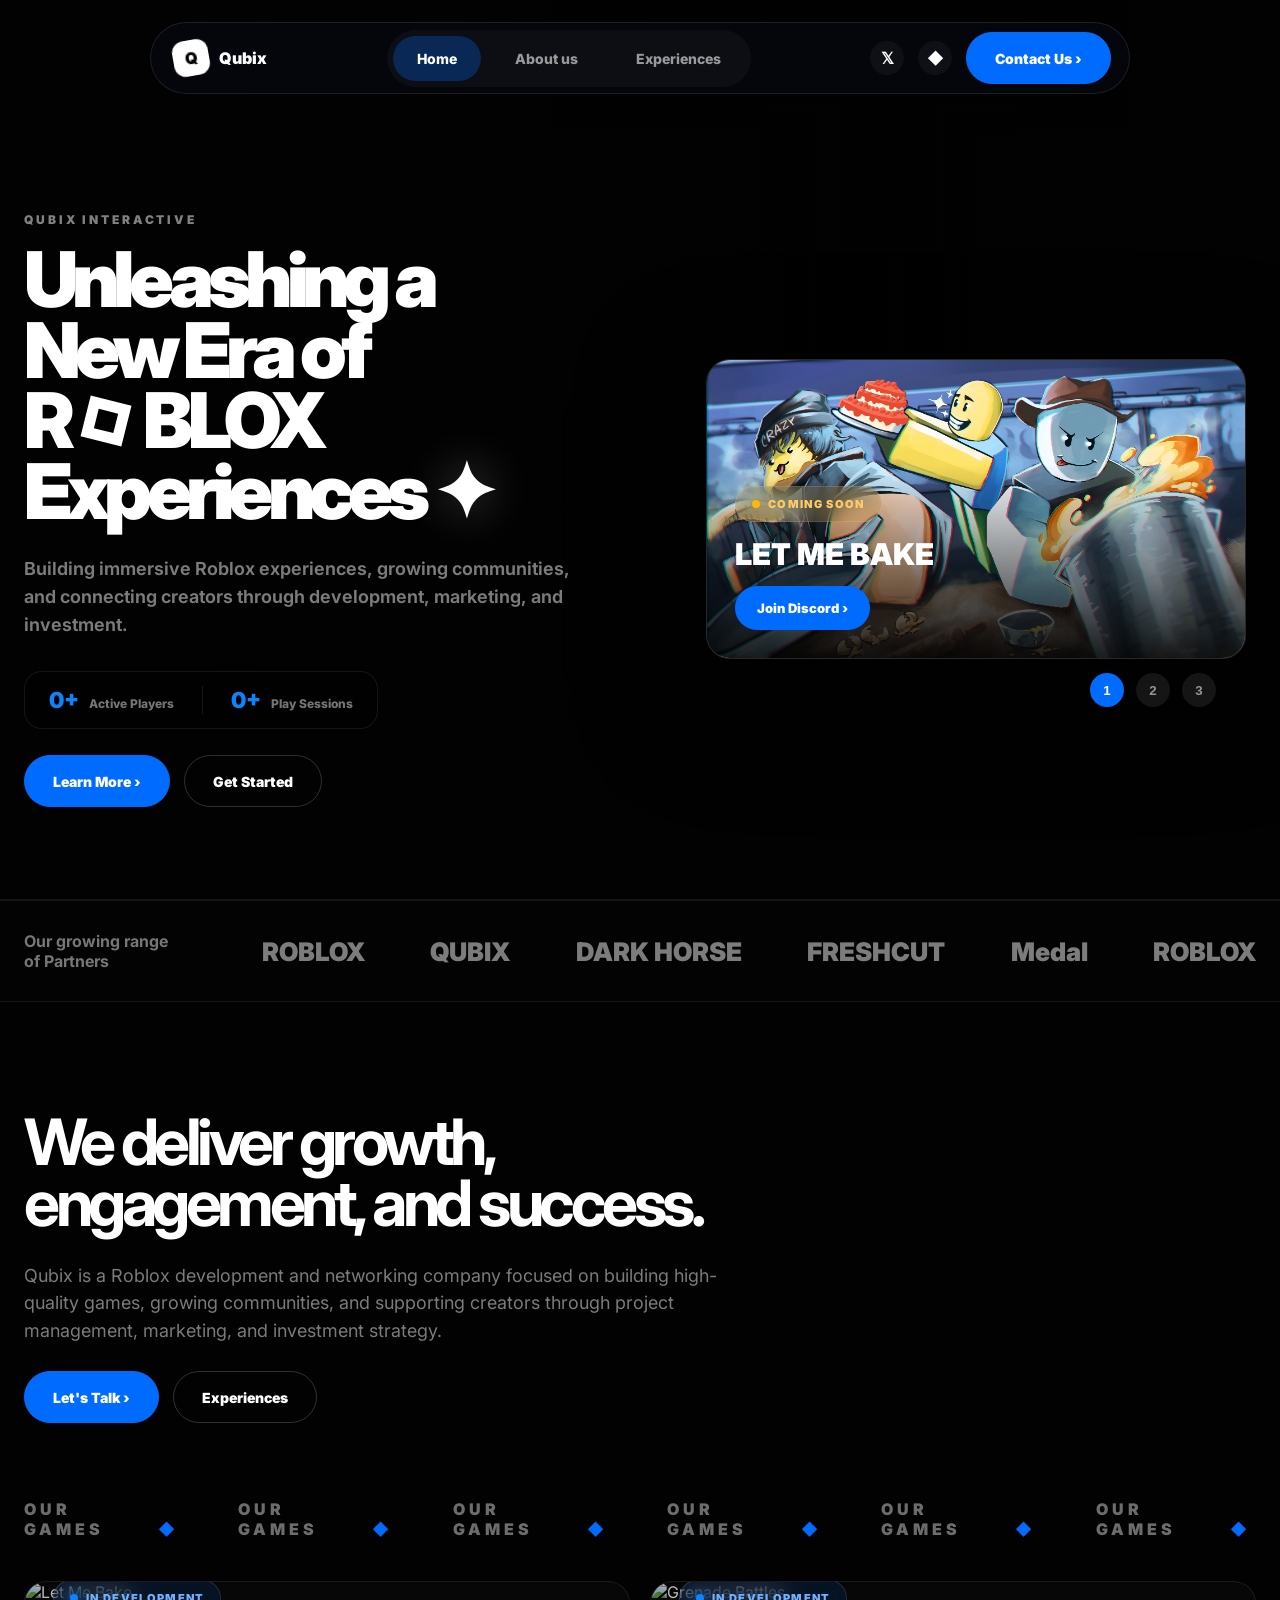
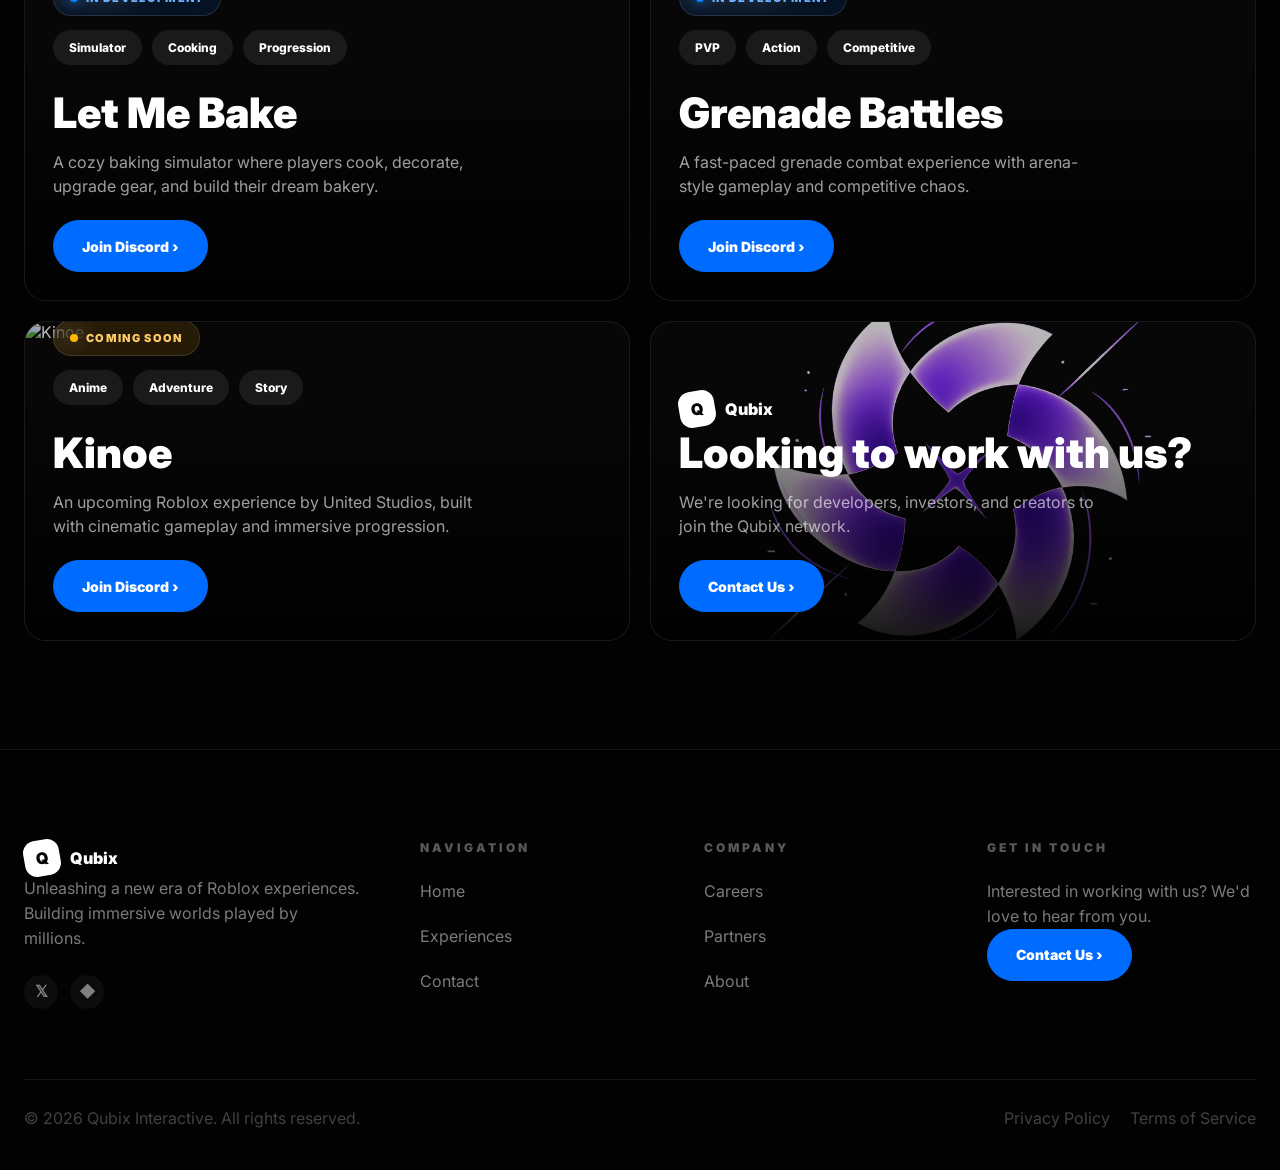
==== index.html @ 1447544c "Update index.html" ====
<!DOCTYPE html>
<html lang="en">
<head>
  <meta charset="UTF-8" />
  <meta name="viewport" content="width=device-width, initial-scale=1.0" />
  <title>Qubix Interactive</title>

  <link rel="preconnect" href="https://fonts.googleapis.com">
  <link rel="preconnect" href="https://fonts.gstatic.com" crossorigin>
  <link href="https://fonts.googleapis.com/css2?family=Inter:wght@500;600;700;800;900&display=swap" rel="stylesheet">
  <link rel="stylesheet" href="style.css">
</head>

<body>
  <nav class="nav">
    <a class="brand" href="#home">
      <div class="brand-mark">Q</div>
      <span>Qubix</span>
    </a>

    <div class="nav-links">
      <a class="active" href="#home">Home</a>
      <a href="#about">About us</a>
      <a href="game.html">Experiences</a>
    </div>

    <div class="nav-actions">
      <a class="icon-link" href="#">𝕏</a>
      <a class="icon-link" href="#">◆</a>
      <a class="btn btn-primary" href="#contact">Contact Us ›</a>
    </div>
  </nav>

  <main id="home" class="hero">
    <div class="container hero-content">

      <section class="hero-text">
        <div class="eyebrow">Qubix Interactive</div>

        <h1>
          Unleashing a<br>
          New Era of<br>
          <span class="roblox-word">R<span class="tilt-square"></span>BLOX</span><br>
          Experiences <span class="spark">✦</span>
        </h1>

        <p>
          Building immersive Roblox experiences, growing communities, and connecting creators through development, marketing, and investment.
        </p>

        <div class="hero-stats">
          <div class="stat-mini">
            <strong>0+</strong>
            <span>Active Players</span>
          </div>

          <div class="divider"></div>

          <div class="stat-mini">
            <strong>0+</strong>
            <span>Play Sessions</span>
          </div>
        </div>

        <div class="hero-buttons">
          <a class="btn btn-primary" href="#about">Learn More ›</a>
          <a class="btn btn-dark" href="#contact">Get Started</a>
        </div>
      </section>

      <section class="hero-showcase" aria-label="Featured games">

        <div class="slide active-slide">
          <img src="assets/letmebake.png" alt="Let Me Bake">

          <div class="game-info">
            <div class="project-status soon">COMING SOON</div>
            <h3>LET ME BAKE</h3>
          

            <a class="hero-discord-btn" href="https://discord.gg/YOURSERVER" target="_blank">
              Join Discord ›
            </a>
          </div>
        </div>


        <div class="slide active-slide">
          <img src="assets/animeauras.webp" alt="Anime Aurases">

          <div class="game-info">
            <div class="LIVE">LIVE</div>
            <h3>ANIME AURAS RNG</h3>
  
            <a class="hero-discord-btn" href="https://discord.gg/YOURSERVER" target="_blank">
              <a class="hero-roblox-btn" href="https://www.roblox.com/games/16752849492/Anime-Auras-RNG" target="_blank"></a>
              Join Discord ›
              Join Discord ›
            </a>
          </div>
        </div>

        <div class="slide">
          <img src="assets/grenade.png" alt="Grenade Battles">

          <div class="game-info">
            <div class="project-status development">IN DEVELOPMENT</div>
            <h3>GRENADE BATTLES</h3>
           

            <a class="hero-discord-btn" href="https://discord.gg/YOURSERVER" target="_blank">
              Join Discord ›
            </a>
          </div>
        </div>

        <div class="slide">
          <img src="assets/kinoe.png" alt="Demon Slayer">

          <div class="game-info">
            <div class="project-status development">IN DEVELOPMENT</div>
            <h3>KINOE</h3>
              <a class="hero-discord-btn" href="https://discord.gg/YOURSERVER" target="_blank">
                <a class="hero-roblox-btn" href="https://www.roblox.com/games/16752849492/Anime-Auras-RNG" target="_blank"></a>
              Join Discord ›
              
            </a>
          </div>
        </div>

        <div class="dots">
          <button class="dot active" type="button" onclick="setSlide(0)">1</button>
          <button class="dot" type="button" onclick="setSlide(1)">2</button>
          <button class="dot" type="button" onclick="setSlide(2)">3</button>
        </div>

      </section>
    </div>
  </main>

  <section class="partners">
    <div class="container partner-row">
      <div class="partner-title">Our growing range<br>of Partners</div>

      <div class="logos">
        <span>ROBLOX</span>
        <span>QUBIX</span>
        <span>DARK HORSE</span>
        <span>FRESHCUT</span>
        <span>Medal</span>
        <span>ROBLOX</span>
      </div>
    </div>
  </section>

  <section id="about" class="section">
    <div class="container">

      <div class="intro">
        <h2>We deliver growth, engagement, and success.</h2>

        <p>
          Qubix is a Roblox development and networking company focused on building high-quality games, growing communities, and supporting creators through project management, marketing, and investment strategy.
        </p>

        <div class="hero-buttons">
          <a class="btn btn-primary" href="#contact">Let's Talk ›</a>
          <a class="btn btn-dark" href="games.html">Experiences</a>
        </div>
      </div>

      <div class="ticker">
        <span>Our Games</span>
        <span>Our Games</span>
        <span>Our Games</span>
        <span>Our Games</span>
        <span>Our Games</span>
        <span>Our Games</span>
      </div>

      <div id="experiences" class="game-showcase-grid">

        <article class="showcase-game">
          <img src="assets/letmebake-banner.png" alt="Let Me Bake">

          <div class="showcase-content">
            <div class="project-status development">IN DEVELOPMENT</div>

            <div class="game-tags">
              <span>Simulator</span>
              <span>Cooking</span>
              <span>Progression</span>
            </div>

            <h3>Let Me Bake</h3>
            <p>A cozy baking simulator where players cook, decorate, upgrade gear, and build their dream bakery.</p>

            <a class="btn btn-primary" href="https://discord.gg/YOURSERVER" target="_blank">
              Join Discord ›
            </a>
          </div>
        </article>

        <article class="showcase-game">
          <img src="assets/grenade-banner.png" alt="Grenade Battles">

          <div class="showcase-content">
            <div class="project-status development">IN DEVELOPMENT</div>

            <div class="game-tags">
              <span>PVP</span>
              <span>Action</span>
              <span>Competitive</span>
            </div>

            <h3>Grenade Battles</h3>
            <p>A fast-paced grenade combat experience with arena-style gameplay and competitive chaos.</p>

            <a class="btn btn-primary" href="https://discord.gg/YOURSERVER" target="_blank">
              Join Discord ›
            </a>
          </div>
        </article>

        <article class="showcase-game">
          <img src="assets/kinoe-banner.png" alt="Kinoe">

          <div class="showcase-content">
            <div class="project-status soon">COMING SOON</div>

            <div class="game-tags">
              <span>Anime</span>
              <span>Adventure</span>
              <span>Story</span>
            </div>

            <h3>Kinoe</h3>
            <p>An upcoming Roblox experience by United Studios, built with cinematic gameplay and immersive progression.</p>

            <a class="btn btn-primary" href="https://discord.gg/YOURSERVER" target="_blank">
              Join Discord ›
            </a>
          </div>
        </article>

        <article id="contact" class="showcase-game cta-game">
          <img src="assets/logo.png" alt="Qubix">

          <div class="showcase-content">
            <div class="brand contact-brand">
              <div class="brand-mark">Q</div>
              <span>Qubix</span>
            </div>

            <h3>Looking to work with us?</h3>
            <p>We're looking for developers, investors, and creators to join the Qubix network.</p>

            <a class="btn btn-primary" href="mailto:devsfactory12@gmail.com">
              Contact Us ›
            </a>
          </div>
        </article>

      </div>
    </div>
  </section>

  <footer>
    <div class="container">

      <div class="footer-grid">
        <div>
          <div class="brand footer-brand">
            <div class="brand-mark">Q</div>
            <span>Qubix</span>
          </div>

          <p>Unleashing a new era of Roblox experiences. Building immersive worlds played by millions.</p>

          <div class="footer-socials">
            <a class="icon-link" href="#">𝕏</a>
            <a class="icon-link" href="#">◆</a>
          </div>
        </div>

        <div>
          <div class="footer-title">Navigation</div>

          <div class="footer-links">
            <a href="#home">Home</a>
           <a href="games.html">Experiences</a>
            <a href="#contact">Contact</a>
          </div>
        </div>

        <div>
          <div class="footer-title">Company</div>

          <div class="footer-links">
            <a href="#">Careers</a>
            <a href="#">Partners</a>
            <a href="#about">About</a>
          </div>
        </div>

        <div>
          <div class="footer-title">Get In Touch</div>
          <p>Interested in working with us? We'd love to hear from you.</p>

          <a class="btn btn-primary footer-btn" href="mailto:devsfactory12@gmail.com">
            Contact Us ›
          </a>
        </div>
      </div>

      <div class="copyright">
        <span>© 2026 Qubix Interactive. All rights reserved.</span>
        <span>Privacy Policy &nbsp;&nbsp;&nbsp; Terms of Service</span>
      </div>

    </div>
  </footer>

  <script>
    const slides = document.querySelectorAll(".slide");
    const dots = document.querySelectorAll(".dot");

    let currentSlide = 0;

    function updateSlides() {
      slides.forEach((slide, index) => {
        slide.classList.toggle("active-slide", index === currentSlide);
        dots[index].classList.toggle("active", index === currentSlide);
      });
    }

    function setSlide(index) {
      currentSlide = index;
      updateSlides();
    }

    setInterval(() => {
      currentSlide = (currentSlide + 1) % slides.length;
      updateSlides();
    }, 3500);

    updateSlides();
  </script>
</body>
</html>
---- style.css ----
* {
  margin: 0;
  padding: 0;
  box-sizing: border-box;
}

html {
  scroll-behavior: smooth;
}

body {
  font-family: "Inter", sans-serif;
  background: #020202;
  color: #fff;
  overflow-x: hidden;
}

:root {
  --blue: #006cff;
  --blue2: #0a84ff;
  --muted: rgba(255,255,255,.48);
  --line: rgba(255,255,255,.08);
}

a {
  color: inherit;
  text-decoration: none;
}

.container {
  width: min(1320px, calc(100% - 48px));
  margin: 0 auto;
}

/* NAV */
.nav {
  position: fixed;
  top: 22px;
  left: 50%;
  transform: translateX(-50%);
  width: min(980px, calc(100% - 36px));
  height: 72px;
  z-index: 50;
  display: flex;
  align-items: center;
  justify-content: space-between;
  padding: 0 18px 0 22px;
  background: rgba(8,13,22,.52);
  border: 1px solid rgba(255,255,255,.1);
  border-radius: 999px;
  backdrop-filter: blur(20px);
}

.brand {
  display: flex;
  align-items: center;
  gap: 10px;
  font-weight: 900;
}

.brand-mark {
  width: 36px;
  height: 36px;
  border-radius: 12px;
  background: #fff;
  color: #000;
  display: grid;
  place-items: center;
  font-weight: 950;
  transform: rotate(-10deg);
}

.nav-links {
  display: flex;
  gap: 10px;
  padding: 6px;
  background: rgba(255,255,255,.03);
  border-radius: 999px;
}

.nav-links a {
  padding: 14px 24px;
  border-radius: 999px;
  color: rgba(255,255,255,.58);
  font-weight: 800;
  font-size: 14px;
}

.nav-links a.active,
.nav-links a:hover {
  color: #fff;
  background: rgba(0,108,255,.28);
}

.nav-actions {
  display: flex;
  align-items: center;
  gap: 14px;
}

.icon-link {
  width: 34px;
  height: 34px;
  display: grid;
  place-items: center;
  border-radius: 999px;
  background: rgba(255,255,255,.04);
  font-weight: 900;
}

.btn {
  display: inline-flex;
  align-items: center;
  justify-content: center;
  height: 52px;
  padding: 0 28px;
  border-radius: 999px;
  font-weight: 900;
  font-size: 14px;
  border: 1px solid rgba(255,255,255,.18);
  cursor: pointer;
}

.btn-primary {
  background: var(--blue);
  border-color: var(--blue);
  color: #fff;
}

.btn-primary:hover {
  background: var(--blue2);
  transform: translateY(-2px);
}

/* HERO */
.hero {
  min-height: 900px;
  position: relative;
  display: flex;
  align-items: center;
  overflow: hidden;
  border-bottom: 1px solid var(--line);
}

.hero::before {
  content: "";
  position: absolute;
  inset: 0;
  background:
    linear-gradient(90deg, #020202 0%, rgba(2,2,2,.84) 38%, rgba(2,2,2,.45) 70%, #020202 100%),
    linear-gradient(180deg, rgba(2,2,2,.15) 0%, #020202 92%),
    url("assets/hero-bg.png");
  background-size: cover;
  background-position: center;
  opacity: .58;
}

.hero-content {
  position: relative;
  z-index: 2;
  padding-top: 120px;
  display: grid;
  grid-template-columns: 1fr 560px;
  align-items: center;
  gap: 80px;
}

.hero-text {
  position: relative;
  z-index: 10;
}

.eyebrow {
  color: rgba(255,255,255,.5);
  font-weight: 900;
  letter-spacing: .24em;
  text-transform: uppercase;
  font-size: 12px;
  margin-bottom: 18px;
}

h1 {
  max-width: 620px;
  font-size: clamp(54px, 6vw, 92px);
  line-height: .92;
  letter-spacing: -.075em;
  font-weight: 950;
}

.roblox-word {
  display: inline-flex;
  align-items: center;
  gap: 16px;
}

.tilt-square {
  display: inline-block;
  width: .55em;
  height: .55em;
  border: .15em solid #fff;
  transform: rotate(14deg);
}

.spark {
  filter: drop-shadow(0 0 24px rgba(255,255,255,.34));
}

.hero p {
  max-width: 560px;
  color: var(--muted);
  line-height: 1.55;
  font-size: 18px;
  margin-top: 28px;
  font-weight: 650;
}

.hero-stats {
  display: inline-flex;
  align-items: center;
  gap: 28px;
  margin-top: 32px;
  padding: 14px 24px;
  border: 1px solid var(--line);
  border-radius: 18px;
  background: rgba(0,0,0,.35);
}

.stat-mini {
  display: flex;
  gap: 10px;
  align-items: baseline;
}

.stat-mini strong {
  color: var(--blue2);
  font-size: 22px;
  font-weight: 950;
}

.stat-mini span {
  color: rgba(255,255,255,.46);
  font-size: 12px;
  font-weight: 800;
}

.divider {
  width: 1px;
  height: 28px;
  background: var(--line);
}

.hero-buttons {
  display: flex;
  gap: 14px;
  margin-top: 26px;
}

/* HERO SLIDER */
.hero-showcase {
  position: relative;
  width: 560px;
  height: 420px;
  display: flex;
  align-items: center;
  justify-content: center;
}

.slide {
  position: absolute;
  width: 540px;
  height: 300px;
  border-radius: 24px;
  overflow: hidden;
  border: 1px solid rgba(255,255,255,.12);
  background: rgba(255,255,255,.04);
  box-shadow: 0 35px 120px rgba(0,0,0,.65);
  transition: .65s cubic-bezier(.22,1,.36,1);
  opacity: 0;
  transform: scale(.85) translateX(80px);
  pointer-events: none;
}

.slide.active-slide {
  opacity: 1;
  transform: scale(1) translateX(0);
  z-index: 5;
}

.slide img {
  width: 100%;
  height: 100%;
  object-fit: cover;
}

.slide::before {
  content: "";
  position: absolute;
  inset: 0;
  background: linear-gradient(180deg, transparent 35%, rgba(0,0,0,.88));
  z-index: 1;
}

.game-info {
  position: absolute;
  left: 28px;
  bottom: 28px;
  z-index: 2;
}

.game-info h3 {
  font-size: 30px;
  font-weight: 950;
}

.game-info p {
  margin-top: 6px;
  color: rgba(255,255,255,.68);
  font-size: 14px;
}

.project-status {
  display: inline-flex;
  align-items: center;
  gap: 8px;
  padding: 10px 16px;
  border-radius: 999px;
  margin-bottom: 14px;
  font-size: 11px;
  font-weight: 900;
  letter-spacing: .12em;
  border: 1px solid rgba(255,255,255,.12);
  backdrop-filter: blur(12px);
}

.project-status::before {
  content: "";
  width: 8px;
  height: 8px;
  border-radius: 50%;
}

.project-status.development {
  background: rgba(0,108,255,.12);
  color: #6eb2ff;
}

.project-status.development::before {
  background: #0a84ff;
  box-shadow: 0 0 12px #0a84ff;
}

.project-status.soon {
  background: rgba(255,170,0,.12);
  color: #ffcb66;
}

.project-status.soon::before {
  background: #ffb700;
}

.hero-discord-btn {
  margin-top: 14px;
  display: inline-flex;
  height: 44px;
  padding: 0 22px;
  align-items: center;
  justify-content: center;
  border-radius: 999px;
  background: var(--blue);
  color: #fff;
  font-size: 13px;
  font-weight: 900;
}

.dots {
  position: absolute;
  right: 40px;
  bottom: 12px;
  display: flex;
  gap: 12px;
  z-index: 10;
}

.dot {
  width: 34px;
  height: 34px;
  border: none;
  border-radius: 50%;
  display: grid;
  place-items: center;
  background: rgba(255,255,255,.08);
  color: rgba(255,255,255,.55);
  font-weight: 900;
  cursor: pointer;
}

.dot.active {
  background: var(--blue);
  color: #fff;
}

/* PARTNERS */
.partners {
  border-bottom: 1px solid var(--line);
  border-top: 1px solid var(--line);
  padding: 30px 0;
  background: #030303;
}

.partner-row {
  display: grid;
  grid-template-columns: 190px 1fr;
  gap: 48px;
  align-items: center;
}

.partner-title {
  color: rgba(255,255,255,.46);
  font-weight: 700;
}

.logos {
  display: flex;
  justify-content: space-between;
  gap: 34px;
  opacity: .48;
}

.logos span {
  font-size: clamp(18px, 2vw, 28px);
  font-weight: 950;
}

/* GAMES */
.section {
  padding: 110px 0 38px;
}

.intro {
  max-width: 720px;
}

h2 {
  font-size: clamp(42px, 5vw, 70px);
  line-height: .95;
  letter-spacing: -.07em;
}

.intro p {
  margin-top: 28px;
  color: var(--muted);
  font-size: 18px;
  line-height: 1.55;
}

.ticker {
  margin: 76px 0 42px;
  display: flex;
  gap: 54px;
  color: rgba(255,255,255,.42);
  font-weight: 950;
  letter-spacing: .25em;
  text-transform: uppercase;
}

.ticker span::after {
  content: "◆";
  color: var(--blue);
  margin-left: 54px;
}

.game-showcase-grid {
  display: grid;
  grid-template-columns: repeat(2, 1fr);
  gap: 20px;
}

.showcase-game {
  position: relative;
  overflow: hidden;
  border-radius: 22px;
  border: 1px solid rgba(255,255,255,.08);
  min-height: 320px;
  background: #070707;
}

.showcase-game img {
  position: absolute;
  inset: 0;
  width: 100%;
  height: 100%;
  object-fit: cover;
  opacity: .72;
}

.showcase-game::before {
  content: "";
  position: absolute;
  inset: 0;
  background: linear-gradient(180deg, transparent 20%, rgba(0,0,0,.88));
  z-index: 1;
}

.showcase-content {
  position: absolute;
  left: 28px;
  bottom: 28px;
  z-index: 2;
  padding-right: 28px;
}

.showcase-content h3 {
  font-size: 42px;
  font-weight: 950;
  margin-bottom: 12px;
}

.showcase-content p {
  max-width: 420px;
  color: rgba(255,255,255,.62);
  line-height: 1.5;
  margin-bottom: 22px;
}

.game-tags {
  display: flex;
  gap: 10px;
  flex-wrap: wrap;
  margin-bottom: 22px;
}

.game-tags span {
  padding: 10px 16px;
  border-radius: 999px;
  background: rgba(255,255,255,.08);
  font-size: 12px;
  font-weight: 800;
}

/* FOOTER */
footer {
  margin-top: 70px;
  padding: 90px 0 42px;
  border-top: 1px solid var(--line);
}

.footer-grid {
  display: grid;
  grid-template-columns: 1.5fr 1fr 1fr 1.2fr;
  gap: 60px;
}

.footer-grid p,
footer a {
  color: rgba(255,255,255,.48);
  line-height: 1.55;
}

.footer-title {
  color: rgba(255,255,255,.34);
  font-weight: 950;
  letter-spacing: .25em;
  text-transform: uppercase;
  font-size: 12px;
  margin-bottom: 24px;
}

.footer-links {
  display: grid;
  gap: 20px;
}

.footer-socials {
  display: flex;
  gap: 12px;
  margin-top: 24px;
}

.copyright {
  border-top: 1px solid var(--line);
  margin-top: 70px;
  padding-top: 28px;
  display: flex;
  justify-content: space-between;
  color: rgba(255,255,255,.25);
}

/* RESPONSIVE */
@media (max-width: 1100px) {
  .hero-content {
    grid-template-columns: 1fr;
  }

  .hero-showcase {
    width: 100%;
    margin-top: 40px;
  }
}

@media (max-width: 950px) {
  .nav-links,
  .nav-actions .icon-link {
    display: none;
  }

  .hero {
    padding: 160px 0 90px;
  }

  .partner-row,
  .game-showcase-grid,
  .footer-grid {
    grid-template-columns: 1fr;
  }

  .logos {
    flex-wrap: wrap;
  }
}

@media (max-width: 560px) {
  .container {
    width: min(100% - 28px, 1320px);
  }

  h1 {
    font-size: 48px;
  }

  .hero-stats,
  .hero-buttons {
    flex-direction: column;
    align-items: flex-start;
  }

  .slide {
    width: 100%;
    height: 220px;
  }

  .hero-showcase {
    height: 330px;
  }

  .dots {
    right: 50%;
    transform: translateX(50%);
    bottom: 0;
  }
}
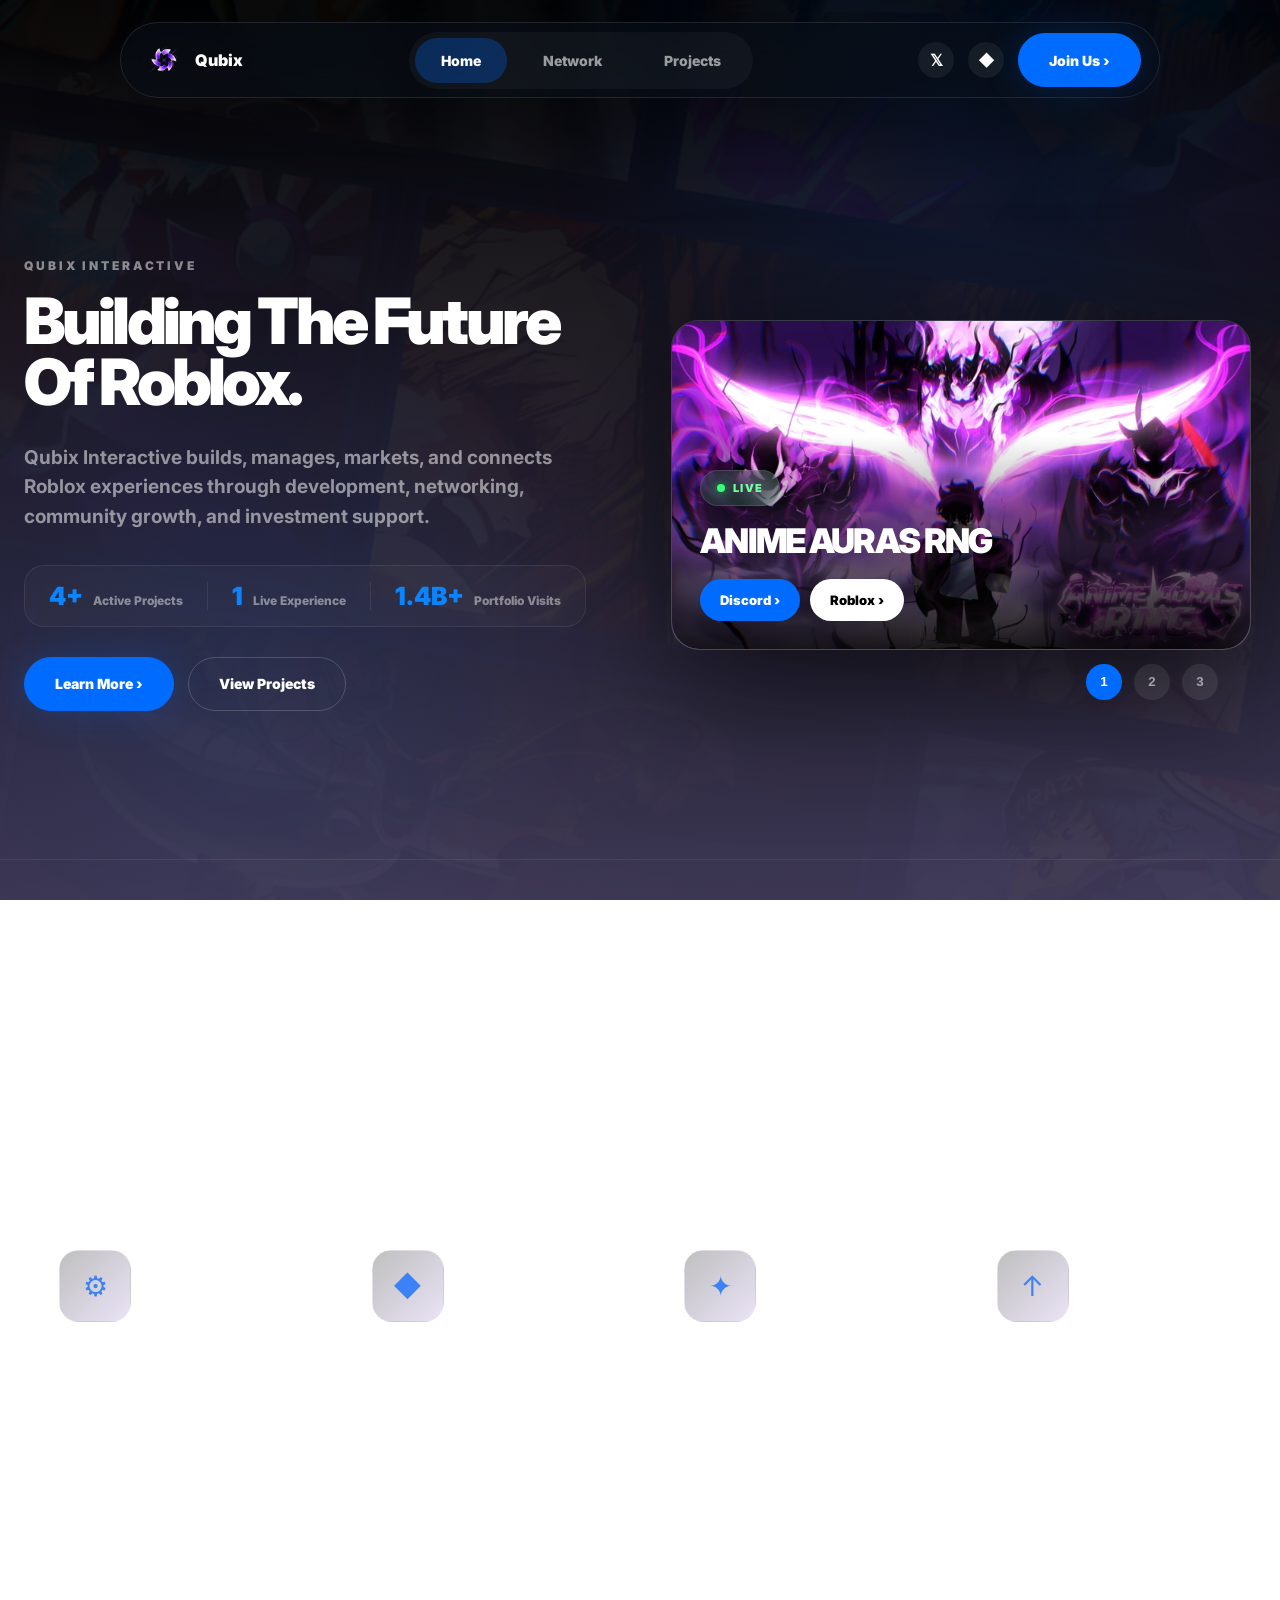
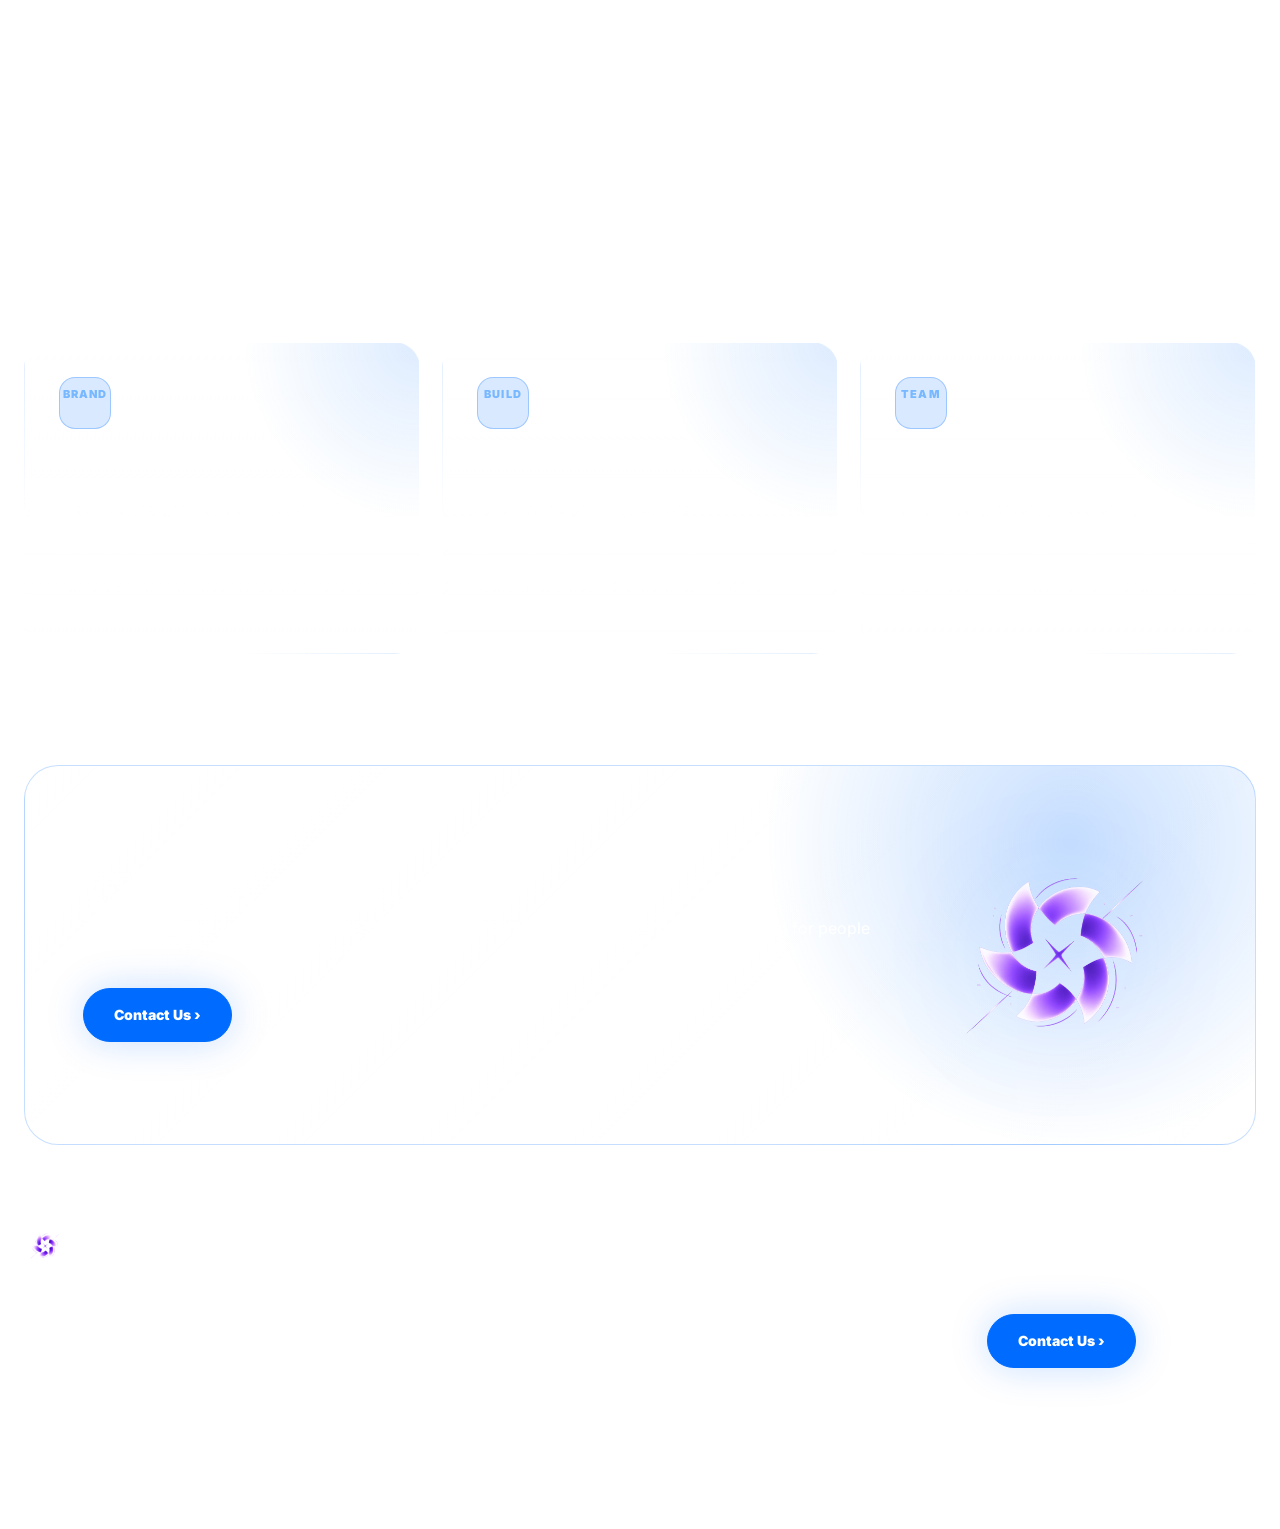
==== commit f81a1446: "e" ====
--- a/index.html
+++ b/index.html
@@ -14,117 +14,98 @@
 <body>
   <nav class="nav">
     <a class="brand" href="#home">
-      <div class="brand-mark">Q</div>
+      <img class="brand-logo" src="assets/logo.png" alt="Qubix Logo">
       <span>Qubix</span>
     </a>
 
     <div class="nav-links">
       <a class="active" href="#home">Home</a>
-      <a href="#about">About us</a>
-      <a href="game.html">Experiences</a>
+      <a href="#network">Network</a>
+      <a href="game.html">Projects</a>
     </div>
 
     <div class="nav-actions">
       <a class="icon-link" href="#">𝕏</a>
       <a class="icon-link" href="#">◆</a>
-      <a class="btn btn-primary" href="#contact">Contact Us ›</a>
+      <a class="btn btn-primary" href="#contact">Join Us ›</a>
     </div>
   </nav>
 
   <main id="home" class="hero">
     <div class="container hero-content">
-
       <section class="hero-text">
         <div class="eyebrow">Qubix Interactive</div>
 
-        <h1>
-          Unleashing a<br>
-          New Era of<br>
-          <span class="roblox-word">R<span class="tilt-square"></span>BLOX</span><br>
-          Experiences <span class="spark">✦</span>
-        </h1>
+       <h1>
+Building The Future<br>
+Of Roblox.
+</h1>
 
         <p>
-          Building immersive Roblox experiences, growing communities, and connecting creators through development, marketing, and investment.
+          Qubix Interactive builds, manages, markets, and connects Roblox experiences through development, networking, community growth, and investment support.
         </p>
 
         <div class="hero-stats">
           <div class="stat-mini">
-            <strong>0+</strong>
-            <span>Active Players</span>
+            <strong>4+</strong>
+            <span>Active Projects</span>
           </div>
 
           <div class="divider"></div>
 
           <div class="stat-mini">
-            <strong>0+</strong>
-            <span>Play Sessions</span>
+            <strong>1</strong>
+            <span>Live Experience</span>
+          </div>
+
+          <div class="divider"></div>
+
+          <div class="stat-mini">
+            <strong>1.4B+</strong>
+            <span>Portfolio Visits</span>
           </div>
         </div>
 
         <div class="hero-buttons">
-          <a class="btn btn-primary" href="#about">Learn More ›</a>
-          <a class="btn btn-dark" href="#contact">Get Started</a>
+          <a class="btn btn-primary" href="#network">Learn More ›</a>
+          <a class="btn btn-dark" href="game.html">View Projects</a>
         </div>
       </section>
 
       <section class="hero-showcase" aria-label="Featured games">
-
         <div class="slide active-slide">
+          <img src="assets/animeauras.webp" alt="Anime Auras RNG">
+          <div class="game-info">
+            <div class="project-status live">LIVE</div>
+            <h3>ANIME AURAS RNG</h3>
+            <div class="slide-actions">
+              <a class="hero-discord-btn" href="https://discord.gg/YOURSERVER" target="_blank">Discord ›</a>
+              <a class="hero-roblox-btn" href="https://www.roblox.com/games/16752849492/Anime-Auras-RNG" target="_blank">Roblox ›</a>
+            </div>
+          </div>
+        </div>
+
+        <div class="slide">
           <img src="assets/letmebake.png" alt="Let Me Bake">
-
           <div class="game-info">
             <div class="project-status soon">COMING SOON</div>
             <h3>LET ME BAKE</h3>
-          
-
-            <a class="hero-discord-btn" href="https://discord.gg/YOURSERVER" target="_blank">
-              Join Discord ›
-            </a>
-          </div>
-        </div>
-
-
-        <div class="slide active-slide">
-          <img src="assets/animeauras.webp" alt="Anime Aurases">
-
-          <div class="game-info">
-            <div class="LIVE">LIVE</div>
-            <h3>ANIME AURAS RNG</h3>
-  
-            <a class="hero-discord-btn" href="https://discord.gg/YOURSERVER" target="_blank">
-              <a class="hero-roblox-btn" href="https://www.roblox.com/games/16752849492/Anime-Auras-RNG" target="_blank"></a>
-              Join Discord ›
-              Join Discord ›
-            </a>
+            <div class="slide-actions">
+              <a class="hero-discord-btn" href="https://discord.gg/YOURSERVER" target="_blank">Discord ›</a>
+              <a class="hero-roblox-btn" href="game.html">Details ›</a>
+            </div>
           </div>
         </div>
 
         <div class="slide">
           <img src="assets/grenade.png" alt="Grenade Battles">
-
           <div class="game-info">
             <div class="project-status development">IN DEVELOPMENT</div>
             <h3>GRENADE BATTLES</h3>
-           
-
-            <a class="hero-discord-btn" href="https://discord.gg/YOURSERVER" target="_blank">
-              Join Discord ›
-            </a>
-          </div>
-        </div>
-
-        <div class="slide">
-          <img src="assets/kinoe.png" alt="Demon Slayer">
-
-          <div class="game-info">
-            <div class="project-status development">IN DEVELOPMENT</div>
-            <h3>KINOE</h3>
-              <a class="hero-discord-btn" href="https://discord.gg/YOURSERVER" target="_blank">
-                <a class="hero-roblox-btn" href="https://www.roblox.com/games/16752849492/Anime-Auras-RNG" target="_blank"></a>
-              Join Discord ›
-              
-            </a>
+            <div class="slide-actions">
+              <a class="hero-discord-btn" href="https://discord.gg/YOURSERVER" target="_blank">Discord ›</a>
+              <a class="hero-roblox-btn" href="game.html">Details ›</a>
+            </div>
           </div>
         </div>
 
@@ -133,149 +114,105 @@
           <button class="dot" type="button" onclick="setSlide(1)">2</button>
           <button class="dot" type="button" onclick="setSlide(2)">3</button>
         </div>
-
       </section>
     </div>
   </main>
 
-  <section class="partners">
-    <div class="container partner-row">
-      <div class="partner-title">Our growing range<br>of Partners</div>
-
-      <div class="logos">
-        <span>ROBLOX</span>
-        <span>QUBIX</span>
-        <span>DARK HORSE</span>
-        <span>FRESHCUT</span>
-        <span>Medal</span>
-        <span>ROBLOX</span>
+  <section id="network" class="network-section">
+    <div class="container">
+      <div class="section-header">
+        <span>WHAT WE DO</span>
+        <h2>More Than A Studio.</h2>
+        <p>
+          Qubix connects developers, investors, communities, and Roblox experiences into one ecosystem built for growth.
+        </p>
+      </div>
+
+      <div class="service-grid">
+        <div class="service-card">
+          <div class="service-icon">⚙</div>
+          <h3>Development</h3>
+          <p>Game systems, scripting, UI, VFX, animation, and full production management.</p>
+        </div>
+
+        <div class="service-card">
+          <div class="service-icon">◆</div>
+          <h3>Networking</h3>
+          <p>Connecting creators, studios, investors, and communities with the right opportunities.</p>
+        </div>
+
+        <div class="service-card">
+          <div class="service-icon">✦</div>
+          <h3>Marketing</h3>
+          <p>Community growth, creator outreach, brand strategy, and launch planning.</p>
+        </div>
+
+        <div class="service-card">
+          <div class="service-icon">↑</div>
+          <h3>Investment Soon!</h3>
+          <p>Helping promising Roblox projects structure funding, partnerships, and growth plans.</p>
+        </div>
       </div>
     </div>
   </section>
 
-  <section id="about" class="section">
-    <div class="container">
-
-      <div class="intro">
-        <h2>We deliver growth, engagement, and success.</h2>
-
+  <section class="why-section">
+    <div class="container">
+      <div class="why-header">
+        <h2>Industry leading knowledge,<br>cutting-edge technique.</h2>
         <p>
-          Qubix is a Roblox development and networking company focused on building high-quality games, growing communities, and supporting creators through project management, marketing, and investment strategy.
+          Backed by developers, artists, managers, and digital creatives, Qubix builds experiences designed to grow communities and scale.
         </p>
-
-        <div class="hero-buttons">
-          <a class="btn btn-primary" href="#contact">Let's Talk ›</a>
-          <a class="btn btn-dark" href="games.html">Experiences</a>
-        </div>
-      </div>
-
-      <div class="ticker">
-        <span>Our Games</span>
-        <span>Our Games</span>
-        <span>Our Games</span>
-        <span>Our Games</span>
-        <span>Our Games</span>
-        <span>Our Games</span>
-      </div>
-
-      <div id="experiences" class="game-showcase-grid">
-
-        <article class="showcase-game">
-          <img src="assets/letmebake-banner.png" alt="Let Me Bake">
-
-          <div class="showcase-content">
-            <div class="project-status development">IN DEVELOPMENT</div>
-
-            <div class="game-tags">
-              <span>Simulator</span>
-              <span>Cooking</span>
-              <span>Progression</span>
-            </div>
-
-            <h3>Let Me Bake</h3>
-            <p>A cozy baking simulator where players cook, decorate, upgrade gear, and build their dream bakery.</p>
-
-            <a class="btn btn-primary" href="https://discord.gg/YOURSERVER" target="_blank">
-              Join Discord ›
-            </a>
-          </div>
-        </article>
-
-        <article class="showcase-game">
-          <img src="assets/grenade-banner.png" alt="Grenade Battles">
-
-          <div class="showcase-content">
-            <div class="project-status development">IN DEVELOPMENT</div>
-
-            <div class="game-tags">
-              <span>PVP</span>
-              <span>Action</span>
-              <span>Competitive</span>
-            </div>
-
-            <h3>Grenade Battles</h3>
-            <p>A fast-paced grenade combat experience with arena-style gameplay and competitive chaos.</p>
-
-            <a class="btn btn-primary" href="https://discord.gg/YOURSERVER" target="_blank">
-              Join Discord ›
-            </a>
-          </div>
-        </article>
-
-        <article class="showcase-game">
-          <img src="assets/kinoe-banner.png" alt="Kinoe">
-
-          <div class="showcase-content">
-            <div class="project-status soon">COMING SOON</div>
-
-            <div class="game-tags">
-              <span>Anime</span>
-              <span>Adventure</span>
-              <span>Story</span>
-            </div>
-
-            <h3>Kinoe</h3>
-            <p>An upcoming Roblox experience by United Studios, built with cinematic gameplay and immersive progression.</p>
-
-            <a class="btn btn-primary" href="https://discord.gg/YOURSERVER" target="_blank">
-              Join Discord ›
-            </a>
-          </div>
-        </article>
-
-        <article id="contact" class="showcase-game cta-game">
-          <img src="assets/logo.png" alt="Qubix">
-
-          <div class="showcase-content">
-            <div class="brand contact-brand">
-              <div class="brand-mark">Q</div>
-              <span>Qubix</span>
-            </div>
-
-            <h3>Looking to work with us?</h3>
-            <p>We're looking for developers, investors, and creators to join the Qubix network.</p>
-
-            <a class="btn btn-primary" href="mailto:devsfactory12@gmail.com">
-              Contact Us ›
-            </a>
-          </div>
-        </article>
-
+      </div>
+
+      <div class="why-grid">
+        <div class="why-card">
+          <div class="why-icon">✓</div>
+          <h3>Amplify Your Brand</h3>
+          <p>We help Roblox projects grow through branding, marketing, community strategy, and creator networking.</p>
+        </div>
+
+        <div class="why-card">
+          <div class="why-icon">🚀</div>
+          <h3>Quality Assured</h3>
+          <p>From planning to launch, we focus on structured production, clean development, and polished execution.</p>
+        </div>
+
+        <div class="why-card">
+          <div class="why-icon">★</div>
+          <h3>People, Not Robots</h3>
+          <p>We work directly with developers, investors, and creators to build real relationships around every project.</p>
+        </div>
       </div>
     </div>
   </section>
 
+  <section id="contact" class="cta-section">
+    <div class="container">
+      <div class="cta-card">
+        <div>
+          <span>JOIN THE NETWORK</span>
+          <h2>Build Something Bigger With Qubix.</h2>
+          <p>
+            Whether you're a developer, investor, studio owner, or community leader, we're always looking for people ready to build serious Roblox projects.
+          </p>
+          <a class="btn btn-primary" href="mailto:devsfactory12@gmail.com">Contact Us ›</a>
+        </div>
+
+        <img src="assets/logo.png" alt="Qubix Logo">
+      </div>
+    </div>
+  </section>
+
   <footer>
     <div class="container">
-
       <div class="footer-grid">
         <div>
           <div class="brand footer-brand">
-            <div class="brand-mark">Q</div>
+            <img class="brand-logo" src="assets/logo.png" alt="Qubix Logo">
             <span>Qubix</span>
           </div>
-
-          <p>Unleashing a new era of Roblox experiences. Building immersive worlds played by millions.</p>
+          <p>Building Roblox games, communities, and opportunities.</p>
 
           <div class="footer-socials">
             <a class="icon-link" href="#">𝕏</a>
@@ -285,31 +222,26 @@
 
         <div>
           <div class="footer-title">Navigation</div>
-
           <div class="footer-links">
             <a href="#home">Home</a>
-           <a href="games.html">Experiences</a>
+            <a href="game.html">Projects</a>
             <a href="#contact">Contact</a>
           </div>
         </div>
 
         <div>
           <div class="footer-title">Company</div>
-
           <div class="footer-links">
+            <a href="#network">Network</a>
             <a href="#">Careers</a>
             <a href="#">Partners</a>
-            <a href="#about">About</a>
           </div>
         </div>
 
         <div>
           <div class="footer-title">Get In Touch</div>
           <p>Interested in working with us? We'd love to hear from you.</p>
-
-          <a class="btn btn-primary footer-btn" href="mailto:devsfactory12@gmail.com">
-            Contact Us ›
-          </a>
+          <a class="btn btn-primary footer-btn" href="mailto:devsfactory12@gmail.com">Contact Us ›</a>
         </div>
       </div>
 
@@ -317,7 +249,6 @@
         <span>© 2026 Qubix Interactive. All rights reserved.</span>
         <span>Privacy Policy &nbsp;&nbsp;&nbsp; Terms of Service</span>
       </div>
-
     </div>
   </footer>
 
--- a/style.css
+++ b/style.css
@@ -9,17 +9,39 @@
 }
 
 body {
-  font-family: "Inter", sans-serif;
-  background: #020202;
-  color: #fff;
-  overflow-x: hidden;
+    font-family: "Inter", sans-serif;
+    color: #fff;
+
+    background:
+        linear-gradient(
+            rgba(0, 0, 0, 0.92),
+            rgba(63, 57, 87, 0.95)
+        ),
+        url("assets/Thumbnail.png");
+
+    background-size: cover;
+    background-position: center;
+    background-attachment: fixed;
+
+    min-height: 100vh;
 }
 
 :root {
   --blue: #006cff;
   --blue2: #0a84ff;
-  --muted: rgba(255,255,255,.48);
+  --muted: rgba(255,255,255,.52);
   --line: rgba(255,255,255,.08);
+}
+
+body::before {
+  content: "";
+  position: fixed;
+  inset: 0;
+  background:
+    radial-gradient(circle at 75% 10%, rgba(0,108,255,.12), transparent 34%),
+    radial-gradient(circle at 18% 72%, rgba(0,108,255,.08), transparent 30%);
+  pointer-events: none;
+  z-index: -1;
 }
 
 a {
@@ -32,57 +54,52 @@
   margin: 0 auto;
 }
 
-/* NAV */
+.brand-logo {
+  width: 42px;
+  height: 42px;
+  object-fit: contain;
+  border-radius: 12px;
+}
+
 .nav {
   position: fixed;
   top: 22px;
   left: 50%;
   transform: translateX(-50%);
-  width: min(980px, calc(100% - 36px));
-  height: 72px;
+  width: min(1040px, calc(100% - 36px));
+  height: 76px;
   z-index: 50;
   display: flex;
   align-items: center;
   justify-content: space-between;
   padding: 0 18px 0 22px;
-  background: rgba(8,13,22,.52);
+  background: rgba(8,13,22,.62);
   border: 1px solid rgba(255,255,255,.1);
   border-radius: 999px;
-  backdrop-filter: blur(20px);
+  backdrop-filter: blur(22px);
+  box-shadow: 0 25px 90px rgba(0,0,0,.45);
 }
 
 .brand {
   display: flex;
   align-items: center;
   gap: 10px;
-  font-weight: 900;
-}
-
-.brand-mark {
-  width: 36px;
-  height: 36px;
-  border-radius: 12px;
-  background: #fff;
-  color: #000;
-  display: grid;
-  place-items: center;
-  font-weight: 950;
-  transform: rotate(-10deg);
+  font-weight: 950;
 }
 
 .nav-links {
   display: flex;
   gap: 10px;
   padding: 6px;
-  background: rgba(255,255,255,.03);
+  background: rgba(255,255,255,.035);
   border-radius: 999px;
 }
 
 .nav-links a {
-  padding: 14px 24px;
+  padding: 14px 26px;
   border-radius: 999px;
   color: rgba(255,255,255,.58);
-  font-weight: 800;
+  font-weight: 850;
   font-size: 14px;
 }
 
@@ -99,12 +116,12 @@
 }
 
 .icon-link {
-  width: 34px;
-  height: 34px;
+  width: 36px;
+  height: 36px;
   display: grid;
   place-items: center;
   border-radius: 999px;
-  background: rgba(255,255,255,.04);
+  background: rgba(255,255,255,.06);
   font-weight: 900;
 }
 
@@ -112,10 +129,10 @@
   display: inline-flex;
   align-items: center;
   justify-content: center;
-  height: 52px;
-  padding: 0 28px;
+  height: 54px;
+  padding: 0 30px;
   border-radius: 999px;
-  font-weight: 900;
+  font-weight: 950;
   font-size: 14px;
   border: 1px solid rgba(255,255,255,.18);
   cursor: pointer;
@@ -125,6 +142,7 @@
   background: var(--blue);
   border-color: var(--blue);
   color: #fff;
+  box-shadow: 0 0 38px rgba(0,108,255,.22);
 }
 
 .btn-primary:hover {
@@ -132,47 +150,29 @@
   transform: translateY(-2px);
 }
 
-/* HERO */
+.btn-dark:hover {
+  border-color: rgba(255,255,255,.35);
+  transform: translateY(-2px);
+}
+
 .hero {
-  min-height: 900px;
-  position: relative;
-  display: flex;
-  align-items: center;
-  overflow: hidden;
+  min-height: 860px;
+  display: flex;
+  align-items: center;
   border-bottom: 1px solid var(--line);
 }
 
-.hero::before {
-  content: "";
-  position: absolute;
-  inset: 0;
-  background:
-    linear-gradient(90deg, #020202 0%, rgba(2,2,2,.84) 38%, rgba(2,2,2,.45) 70%, #020202 100%),
-    linear-gradient(180deg, rgba(2,2,2,.15) 0%, #020202 92%),
-    url("assets/hero-bg.png");
-  background-size: cover;
-  background-position: center;
-  opacity: .58;
-}
-
 .hero-content {
-  position: relative;
-  z-index: 2;
-  padding-top: 120px;
-  display: grid;
-  grid-template-columns: 1fr 560px;
-  align-items: center;
+  padding-top: 110px;
+  display: grid;
+  grid-template-columns: 1fr 590px;
   gap: 80px;
-}
-
-.hero-text {
-  position: relative;
-  z-index: 10;
+  align-items: center;
 }
 
 .eyebrow {
   color: rgba(255,255,255,.5);
-  font-weight: 900;
+  font-weight: 950;
   letter-spacing: .24em;
   text-transform: uppercase;
   font-size: 12px;
@@ -180,49 +180,31 @@
 }
 
 h1 {
-  max-width: 620px;
-  font-size: clamp(54px, 6vw, 92px);
-  line-height: .92;
-  letter-spacing: -.075em;
-  font-weight: 950;
-}
-
-.roblox-word {
-  display: inline-flex;
-  align-items: center;
-  gap: 16px;
-}
-
-.tilt-square {
-  display: inline-block;
-  width: .55em;
-  height: .55em;
-  border: .15em solid #fff;
-  transform: rotate(14deg);
-}
-
-.spark {
-  filter: drop-shadow(0 0 24px rgba(255,255,255,.34));
+  font-size: clamp(48px, 5vw, 82px);
+  line-height: .95;
+  letter-spacing: -.06em;
+  font-weight: 900;
+  max-width: 700px;
 }
 
 .hero p {
-  max-width: 560px;
+  max-width: 650px;
   color: var(--muted);
   line-height: 1.55;
-  font-size: 18px;
-  margin-top: 28px;
-  font-weight: 650;
+  font-size: 19px;
+  margin-top: 30px;
+  font-weight: 700;
 }
 
 .hero-stats {
   display: inline-flex;
   align-items: center;
-  gap: 28px;
-  margin-top: 32px;
-  padding: 14px 24px;
+  gap: 24px;
+  margin-top: 34px;
+  padding: 15px 24px;
   border: 1px solid var(--line);
-  border-radius: 18px;
-  background: rgba(0,0,0,.35);
+  border-radius: 20px;
+  background: rgba(255,255,255,.025);
 }
 
 .stat-mini {
@@ -233,14 +215,14 @@
 
 .stat-mini strong {
   color: var(--blue2);
-  font-size: 22px;
+  font-size: 25px;
   font-weight: 950;
 }
 
 .stat-mini span {
-  color: rgba(255,255,255,.46);
+  color: rgba(255,255,255,.45);
   font-size: 12px;
-  font-weight: 800;
+  font-weight: 850;
 }
 
 .divider {
@@ -252,14 +234,13 @@
 .hero-buttons {
   display: flex;
   gap: 14px;
-  margin-top: 26px;
-}
-
-/* HERO SLIDER */
+  margin-top: 30px;
+}
+
 .hero-showcase {
   position: relative;
-  width: 560px;
-  height: 420px;
+  width: 590px;
+  height: 430px;
   display: flex;
   align-items: center;
   justify-content: center;
@@ -267,16 +248,16 @@
 
 .slide {
   position: absolute;
-  width: 540px;
-  height: 300px;
-  border-radius: 24px;
+  width: 580px;
+  height: 330px;
+  border-radius: 28px;
   overflow: hidden;
   border: 1px solid rgba(255,255,255,.12);
   background: rgba(255,255,255,.04);
-  box-shadow: 0 35px 120px rgba(0,0,0,.65);
+  box-shadow: 0 40px 130px rgba(0,0,0,.65);
   transition: .65s cubic-bezier(.22,1,.36,1);
   opacity: 0;
-  transform: scale(.85) translateX(80px);
+  transform: scale(.88) translateX(70px);
   pointer-events: none;
 }
 
@@ -284,6 +265,7 @@
   opacity: 1;
   transform: scale(1) translateX(0);
   z-index: 5;
+  pointer-events: auto;
 }
 
 .slide img {
@@ -296,26 +278,22 @@
   content: "";
   position: absolute;
   inset: 0;
-  background: linear-gradient(180deg, transparent 35%, rgba(0,0,0,.88));
+  background: linear-gradient(180deg, transparent 35%, rgba(0,0,0,.9));
   z-index: 1;
 }
 
 .game-info {
   position: absolute;
   left: 28px;
+  right: 28px;
   bottom: 28px;
   z-index: 2;
 }
 
 .game-info h3 {
-  font-size: 30px;
-  font-weight: 950;
-}
-
-.game-info p {
-  margin-top: 6px;
-  color: rgba(255,255,255,.68);
-  font-size: 14px;
+  font-size: 34px;
+  font-weight: 950;
+  letter-spacing: -.05em;
 }
 
 .project-status {
@@ -326,8 +304,9 @@
   border-radius: 999px;
   margin-bottom: 14px;
   font-size: 11px;
-  font-weight: 900;
+  font-weight: 950;
   letter-spacing: .12em;
+  text-transform: uppercase;
   border: 1px solid rgba(255,255,255,.12);
   backdrop-filter: blur(12px);
 }
@@ -339,9 +318,19 @@
   border-radius: 50%;
 }
 
+.project-status.live {
+  background: rgba(47,255,116,.14);
+  color: #70ff9f;
+}
+
+.project-status.live::before {
+  background: #38ff7b;
+  box-shadow: 0 0 12px #38ff7b;
+}
+
 .project-status.development {
-  background: rgba(0,108,255,.12);
-  color: #6eb2ff;
+  background: rgba(0,108,255,.14);
+  color: #78b8ff;
 }
 
 .project-status.development::before {
@@ -350,40 +339,53 @@
 }
 
 .project-status.soon {
-  background: rgba(255,170,0,.12);
-  color: #ffcb66;
+  background: rgba(255,170,0,.14);
+  color: #ffd27a;
 }
 
 .project-status.soon::before {
   background: #ffb700;
 }
 
+.slide-actions {
+  display: flex;
+  gap: 10px;
+  margin-top: 18px;
+}
+
+.hero-discord-btn,
+.hero-roblox-btn {
+  height: 42px;
+  padding: 0 20px;
+  border-radius: 999px;
+  display: inline-flex;
+  align-items: center;
+  justify-content: center;
+  font-weight: 900;
+  font-size: 13px;
+}
+
 .hero-discord-btn {
-  margin-top: 14px;
-  display: inline-flex;
-  height: 44px;
-  padding: 0 22px;
-  align-items: center;
-  justify-content: center;
-  border-radius: 999px;
   background: var(--blue);
-  color: #fff;
-  font-size: 13px;
-  font-weight: 900;
+}
+
+.hero-roblox-btn {
+  background: #fff;
+  color: #000;
 }
 
 .dots {
   position: absolute;
-  right: 40px;
-  bottom: 12px;
+  right: 38px;
+  bottom: 0;
   display: flex;
   gap: 12px;
   z-index: 10;
 }
 
 .dot {
-  width: 34px;
-  height: 34px;
+  width: 36px;
+  height: 36px;
   border: none;
   border-radius: 50%;
   display: grid;
@@ -399,149 +401,124 @@
   color: #fff;
 }
 
-/* PARTNERS */
-.partners {
+.network-section,
+.why-section {
+  padding: 110px 0;
   border-bottom: 1px solid var(--line);
-  border-top: 1px solid var(--line);
-  padding: 30px 0;
-  background: #030303;
-}
-
-.partner-row {
-  display: grid;
-  grid-template-columns: 190px 1fr;
-  gap: 48px;
-  align-items: center;
-}
-
-.partner-title {
-  color: rgba(255,255,255,.46);
-  font-weight: 700;
-}
-
-.logos {
-  display: flex;
-  justify-content: space-between;
-  gap: 34px;
-  opacity: .48;
-}
-
-.logos span {
-  font-size: clamp(18px, 2vw, 28px);
-  font-weight: 950;
-}
-
-/* GAMES */
-.section {
-  padding: 110px 0 38px;
-}
-
-.intro {
-  max-width: 720px;
-}
-
-h2 {
-  font-size: clamp(42px, 5vw, 70px);
-  line-height: .95;
-  letter-spacing: -.07em;
-}
-
-.intro p {
-  margin-top: 28px;
-  color: var(--muted);
-  font-size: 18px;
+}
+
+.why-header {
+  max-width: 780px;
+  margin: 0 auto 56px;
+  text-align: center;
+}
+
+.why-grid {
+  display: grid;
+  grid-template-columns: repeat(3, 1fr);
+  gap: 22px;
+}
+
+.why-card {
+  position: relative;
+  min-height: 260px;
+  padding: 34px;
+  border-radius: 26px;
+  border: 1px solid rgba(255,255,255,.08);
+  background:
+    radial-gradient(circle at top right, rgba(0,108,255,.13), transparent 35%),
+    linear-gradient(180deg, rgba(255,255,255,.045), rgba(255,255,255,.012));
+  overflow: hidden;
+  transition: .3s ease;
+}
+
+.why-card:hover {
+  transform: translateY(-6px);
+  border-color: rgba(0,108,255,.35);
+  box-shadow: 0 24px 90px rgba(0,108,255,.12);
+}
+
+.why-icon {
+  width: 52px;
+  height: 52px;
+  border-radius: 16px;
+  background: rgba(0,108,255,.15);
+  border: 1px solid rgba(0,108,255,.28);
+  color: #78b8ff;
+  display: grid;
+  place-items: center;
+  font-size: 0;
+  margin-bottom: 72px;
+}
+
+.why-card:nth-child(1) .why-icon::before {
+  content: "BRAND";
+}
+
+.why-card:nth-child(2) .why-icon::before {
+  content: "BUILD";
+}
+
+.why-card:nth-child(3) .why-icon::before {
+  content: "TEAM";
+}
+
+.why-icon::before {
+  font-size: 11px;
+  font-weight: 950;
+  letter-spacing: .1em;
+}
+
+.why-card h3 {
+  font-size: 28px;
+  font-weight: 950;
+  letter-spacing: -.04em;
+  margin-bottom: 14px;
+}
+
+.why-card p {
+  color: rgba(255,255,255,.56);
   line-height: 1.55;
-}
-
-.ticker {
-  margin: 76px 0 42px;
-  display: flex;
-  gap: 54px;
-  color: rgba(255,255,255,.42);
-  font-weight: 950;
-  letter-spacing: .25em;
-  text-transform: uppercase;
-}
-
-.ticker span::after {
-  content: "◆";
-  color: var(--blue);
-  margin-left: 54px;
-}
-
-.game-showcase-grid {
-  display: grid;
-  grid-template-columns: repeat(2, 1fr);
-  gap: 20px;
-}
-
-.showcase-game {
+  font-size: 15px;
+  max-width: 360px;
+  font-weight: 650;
+}
+
+@media (max-width: 900px) {
+  .why-grid {
+    grid-template-columns: 1fr;
+  }
+}
+
+.cta-card {
   position: relative;
   overflow: hidden;
-  border-radius: 22px;
-  border: 1px solid rgba(255,255,255,.08);
-  min-height: 320px;
-  background: #070707;
-}
-
-.showcase-game img {
-  position: absolute;
-  inset: 0;
-  width: 100%;
-  height: 100%;
-  object-fit: cover;
-  opacity: .72;
-}
-
-.showcase-game::before {
-  content: "";
-  position: absolute;
-  inset: 0;
-  background: linear-gradient(180deg, transparent 20%, rgba(0,0,0,.88));
-  z-index: 1;
-}
-
-.showcase-content {
-  position: absolute;
-  left: 28px;
-  bottom: 28px;
-  z-index: 2;
-  padding-right: 28px;
-}
-
-.showcase-content h3 {
-  font-size: 42px;
-  font-weight: 950;
-  margin-bottom: 12px;
-}
-
-.showcase-content p {
-  max-width: 420px;
-  color: rgba(255,255,255,.62);
-  line-height: 1.5;
-  margin-bottom: 22px;
-}
-
-.game-tags {
-  display: flex;
-  gap: 10px;
-  flex-wrap: wrap;
-  margin-bottom: 22px;
-}
-
-.game-tags span {
-  padding: 10px 16px;
-  border-radius: 999px;
-  background: rgba(255,255,255,.08);
-  font-size: 12px;
-  font-weight: 800;
-}
-
-/* FOOTER */
+  min-height: 380px;
+  border-radius: 34px;
+  border: 1px solid rgba(0,108,255,.22);
+  background:
+    radial-gradient(circle at 85% 20%, rgba(0,108,255,.22), transparent 28%),
+    linear-gradient(135deg, rgba(255,255,255,.06), rgba(255,255,255,.015));
+  padding: 58px;
+  display: grid;
+  grid-template-columns: 1fr 280px;
+  align-items: center;
+  gap: 40px;
+}
+
+.cta-card img {
+  width: 260px;
+  justify-self: center;
+  opacity: .9;
+  filter: drop-shadow(0 0 70px rgba(0,108,255,.22));
+}
+
+.cta-card .btn {
+  margin-top: 30px;
+}
+
 footer {
-  margin-top: 70px;
-  padding: 90px 0 42px;
-  border-top: 1px solid var(--line);
+  padding: 80px 0 42px;
 }
 
 .footer-grid {
@@ -554,6 +531,7 @@
 footer a {
   color: rgba(255,255,255,.48);
   line-height: 1.55;
+  font-weight: 650;
 }
 
 .footer-title {
@@ -578,49 +556,51 @@
 
 .copyright {
   border-top: 1px solid var(--line);
-  margin-top: 70px;
+  margin-top: 60px;
   padding-top: 28px;
   display: flex;
   justify-content: space-between;
   color: rgba(255,255,255,.25);
-}
-
-/* RESPONSIVE */
+  font-weight: 700;
+}
+
 @media (max-width: 1100px) {
-  .hero-content {
+  .hero-content,
+  .service-grid,
+  .why-grid,
+  .footer-grid,
+  .cta-card {
     grid-template-columns: 1fr;
   }
 
   .hero-showcase {
     width: 100%;
-    margin-top: 40px;
-  }
-}
-
-@media (max-width: 950px) {
+  }
+
+  .slide {
+    width: min(580px, 100%);
+  }
+
+  .cta-card img {
+    display: none;
+  }
+}
+
+@media (max-width: 700px) {
+  .nav {
+    height: auto;
+    padding: 14px;
+    border-radius: 26px;
+  }
+
   .nav-links,
   .nav-actions .icon-link {
     display: none;
   }
 
   .hero {
-    padding: 160px 0 90px;
-  }
-
-  .partner-row,
-  .game-showcase-grid,
-  .footer-grid {
-    grid-template-columns: 1fr;
-  }
-
-  .logos {
-    flex-wrap: wrap;
-  }
-}
-
-@media (max-width: 560px) {
-  .container {
-    width: min(100% - 28px, 1320px);
+    min-height: auto;
+    padding: 150px 0 90px;
   }
 
   h1 {
@@ -628,23 +608,138 @@
   }
 
   .hero-stats,
-  .hero-buttons {
+  .hero-buttons,
+  .slide-actions {
     flex-direction: column;
     align-items: flex-start;
   }
 
+  .divider {
+    display: none;
+  }
+
   .slide {
-    width: 100%;
-    height: 220px;
-  }
-
-  .hero-showcase {
-    height: 330px;
-  }
-
-  .dots {
-    right: 50%;
-    transform: translateX(50%);
-    bottom: 0;
+    height: 260px;
+  }
+
+  .network-section,
+  .why-section,
+  .cta-section {
+    padding: 76px 0;
+  }
+
+  .cta-card {
+    padding: 34px;
+  }
+
+  .copyright {
+    flex-direction: column;
+    gap: 16px;
+  }
+}
+
+.network-section {
+  padding: 110px 0;
+  border-bottom: 1px solid rgba(255,255,255,.08);
+}
+
+.section-header {
+  max-width: 850px;
+  margin: 0 auto 64px;
+  text-align: center;
+}
+
+.section-header span {
+  color: rgba(255,255,255,.45);
+  font-size: 12px;
+  font-weight: 950;
+  letter-spacing: .24em;
+  text-transform: uppercase;
+}
+
+.section-header h2 {
+  margin-top: 16px;
+  font-size: clamp(44px, 5.5vw, 82px);
+  line-height: .9;
+  letter-spacing: -.08em;
+  font-weight: 950;
+}
+
+.section-header p {
+  margin: 24px auto 0;
+  max-width: 720px;
+  color: rgba(255,255,255,.56);
+  line-height: 1.6;
+  font-size: 18px;
+  font-weight: 650;
+}
+
+.service-grid {
+  display: grid;
+  grid-template-columns: repeat(4, 1fr);
+  gap: 18px;
+}
+
+.service-card {
+  padding: 34px;
+  min-height: 280px;
+  border-radius: 26px;
+  border: 1px solid rgba(255,255,255,.08);
+  background: linear-gradient(180deg, rgba(255,255,255,.04), rgba(255,255,255,.012));
+  transition: .3s ease;
+}
+
+.service-card:hover {
+  transform: translateY(-7px);
+  border-color: rgba(0,108,255,.35);
+  box-shadow: 0 30px 100px rgba(0,108,255,.10);
+}
+
+.service-icon{
+    width:72px;
+    height:72px;
+
+    display:flex;
+    align-items:center;
+    justify-content:center;
+
+    border-radius:20px;
+
+    background:
+    linear-gradient(
+        135deg,
+        rgba(0, 0, 0, 0.25),
+        rgba(111,66,193,.15)
+    );
+
+    border:1px solid rgba(255,255,255,.08);
+
+    font-size:28px;
+    color:#3b82f6;
+
+    margin-bottom:28px;
+}
+
+.service-card h3 {
+  font-size: 27px;
+  font-weight: 950;
+  margin-bottom: 14px;
+}
+
+.service-card p {
+  color: rgba(255,255,255,.56);
+  line-height: 1.6;
+  font-weight: 650;
+}
+
+@media (max-width: 1100px) {
+  .service-grid {
+    grid-template-columns: repeat(2, 1fr);
+  }
+}
+
+@media (max-width: 700px) {
+  .service-grid {
+    grid-template-columns: 1fr;
   }
 }
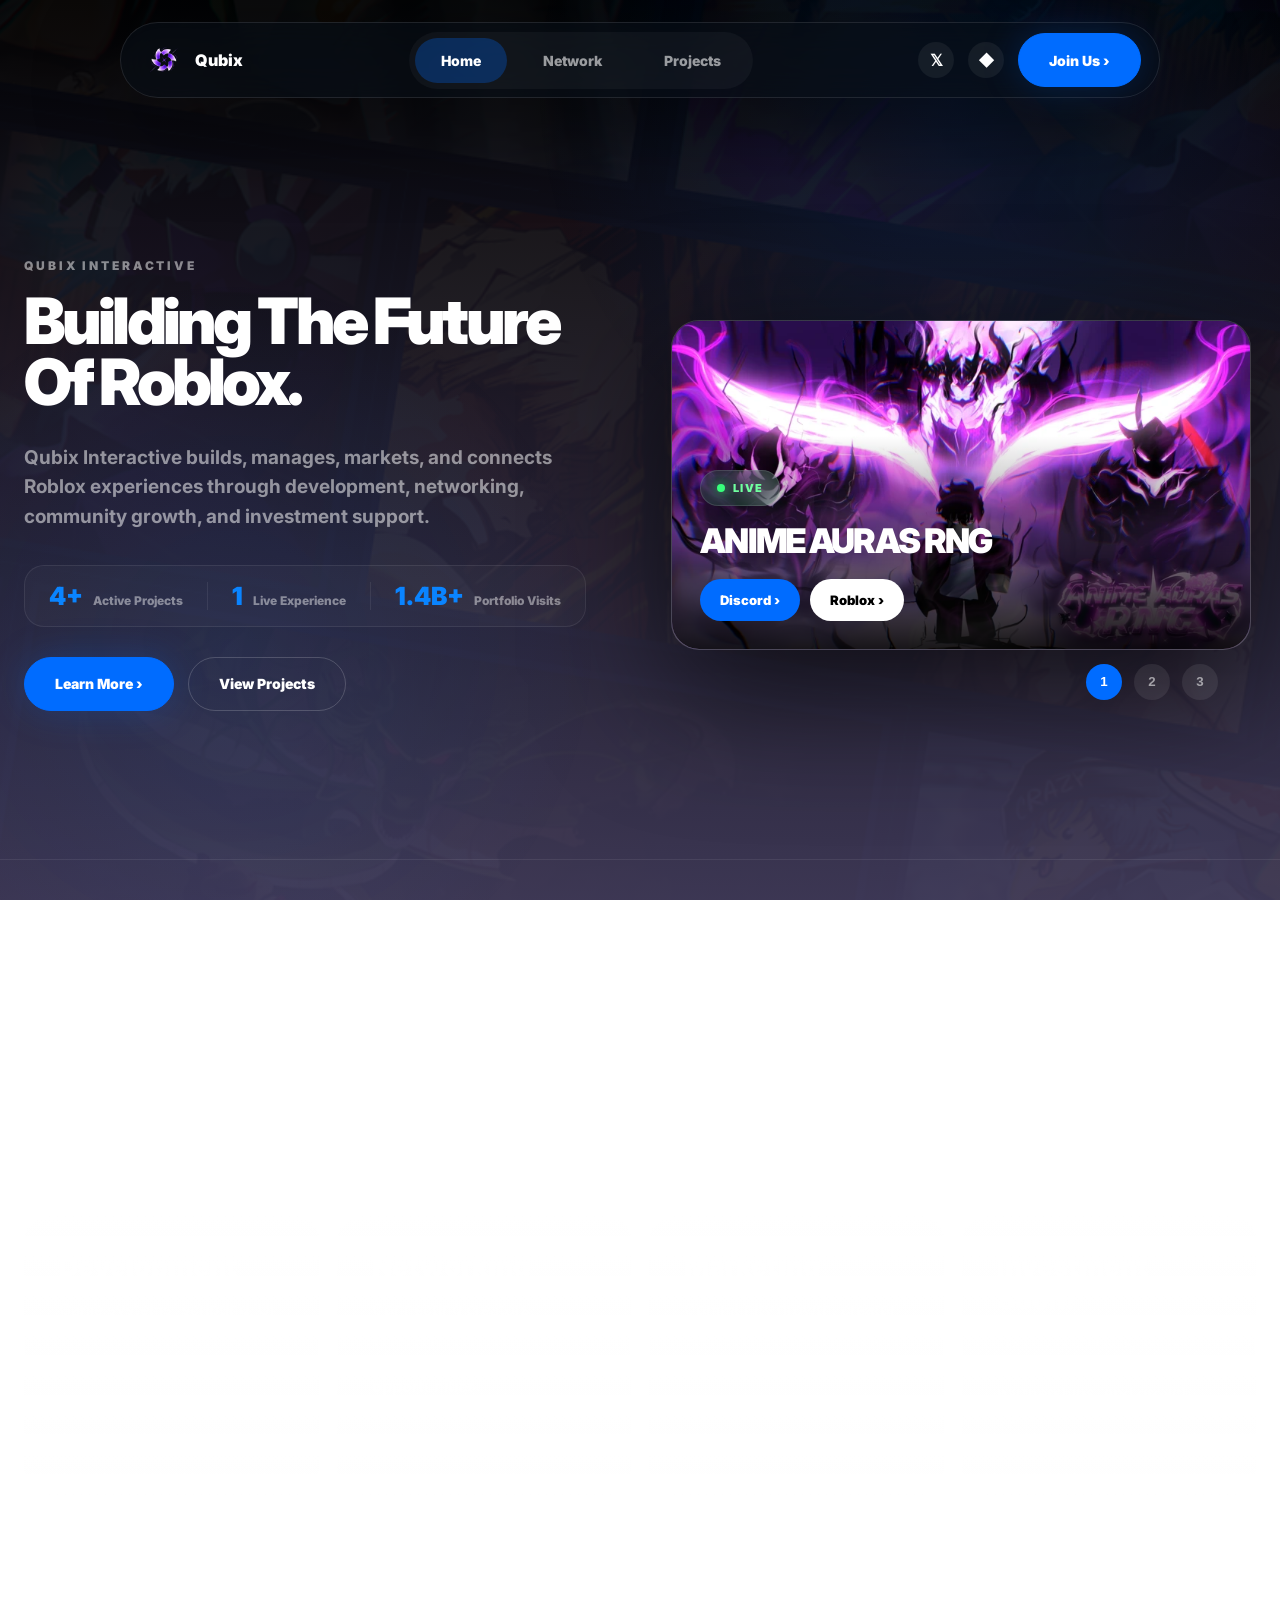
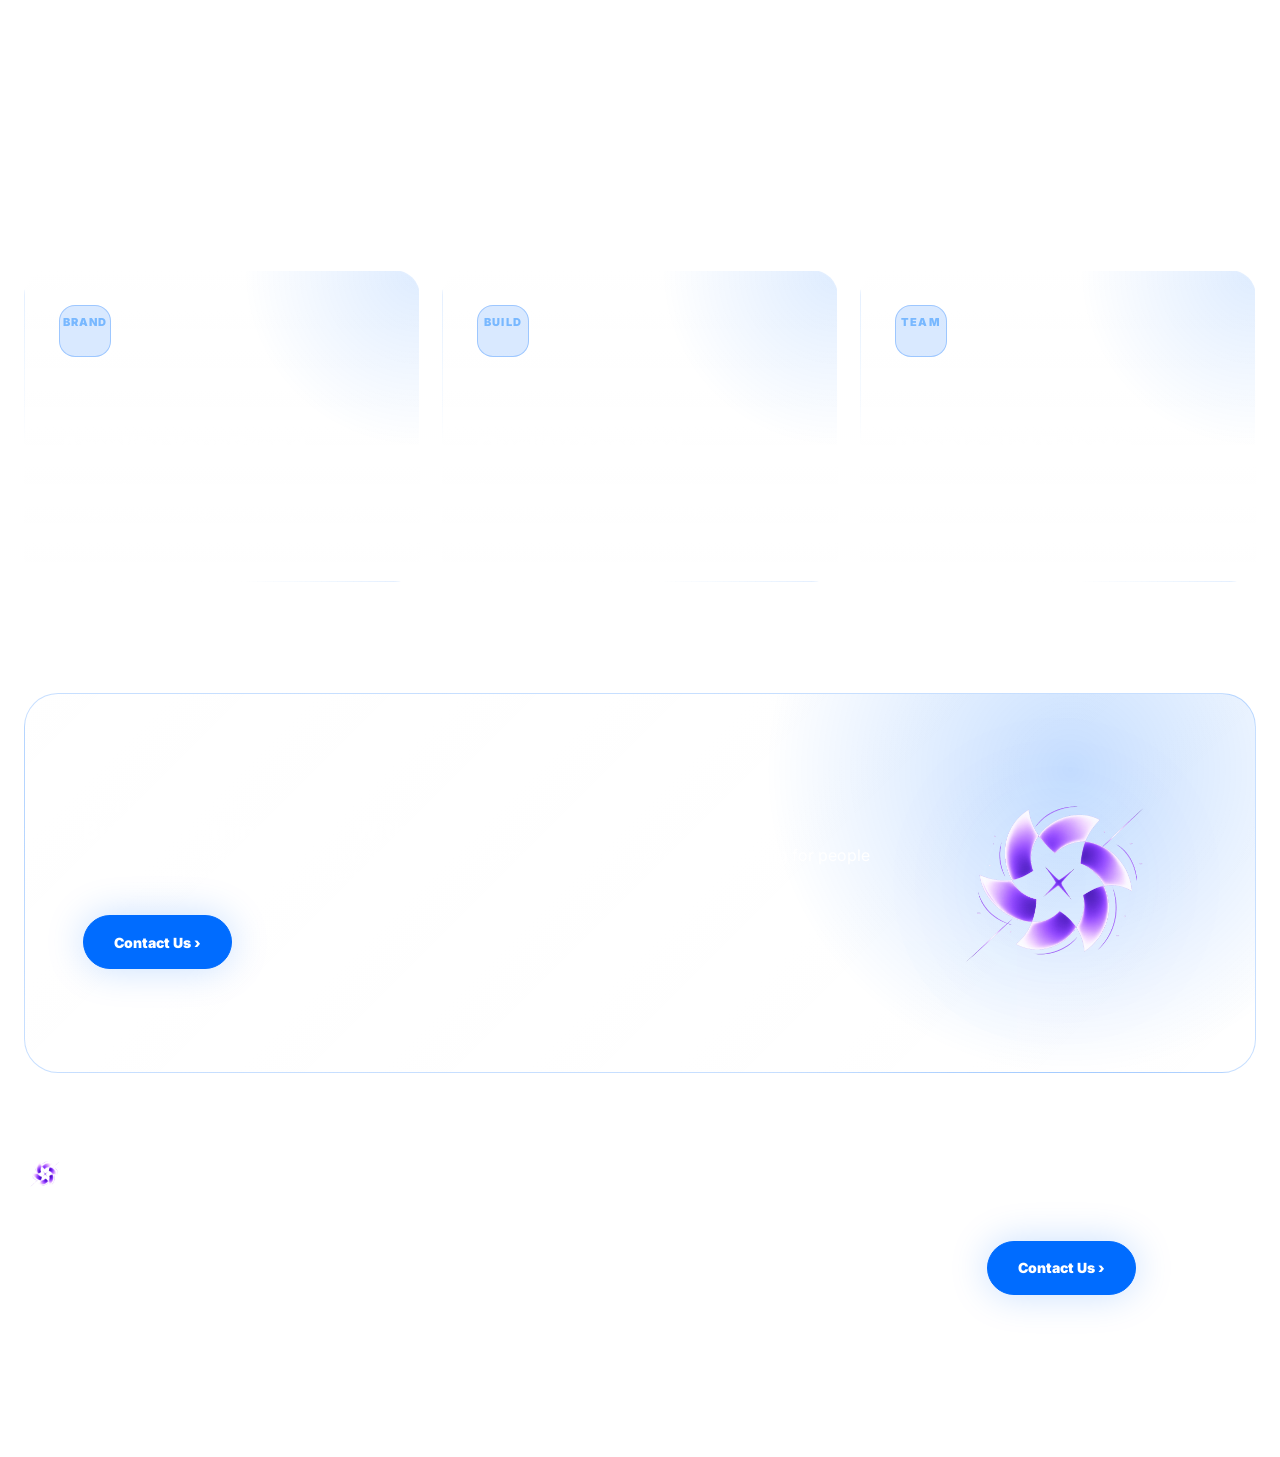
==== commit 3ab81832: "w" ====
--- a/index.html
+++ b/index.html
@@ -21,7 +21,7 @@
     <div class="nav-links">
       <a class="active" href="#home">Home</a>
       <a href="#network">Network</a>
-      <a href="game.html">Projects</a>
+      <a href="games.html">Projects</a>
     </div>
 
     <div class="nav-actions">
@@ -68,7 +68,7 @@
 
         <div class="hero-buttons">
           <a class="btn btn-primary" href="#network">Learn More ›</a>
-          <a class="btn btn-dark" href="game.html">View Projects</a>
+          <a class="btn btn-dark" href="games.html">View Projects</a>
         </div>
       </section>
 
@@ -92,7 +92,7 @@
             <h3>LET ME BAKE</h3>
             <div class="slide-actions">
               <a class="hero-discord-btn" href="https://discord.gg/YOURSERVER" target="_blank">Discord ›</a>
-              <a class="hero-roblox-btn" href="game.html">Details ›</a>
+              <a class="hero-roblox-btn" href="games.html">Details ›</a>
             </div>
           </div>
         </div>
@@ -104,7 +104,7 @@
             <h3>GRENADE BATTLES</h3>
             <div class="slide-actions">
               <a class="hero-discord-btn" href="https://discord.gg/YOURSERVER" target="_blank">Discord ›</a>
-              <a class="hero-roblox-btn" href="game.html">Details ›</a>
+              <a class="hero-roblox-btn" href="games.html">Details ›</a>
             </div>
           </div>
         </div>
@@ -130,25 +130,25 @@
 
       <div class="service-grid">
         <div class="service-card">
-          <div class="service-icon">⚙</div>
+          <i class="fa-solid fa-code"></i>
           <h3>Development</h3>
           <p>Game systems, scripting, UI, VFX, animation, and full production management.</p>
         </div>
 
         <div class="service-card">
-          <div class="service-icon">◆</div>
+          <i class="fa-solid fa-users"></i>
           <h3>Networking</h3>
           <p>Connecting creators, studios, investors, and communities with the right opportunities.</p>
         </div>
 
         <div class="service-card">
-          <div class="service-icon">✦</div>
+          <i class="fa-solid fa-bullhorn"></i>
           <h3>Marketing</h3>
           <p>Community growth, creator outreach, brand strategy, and launch planning.</p>
         </div>
 
         <div class="service-card">
-          <div class="service-icon">↑</div>
+          <i class="fa-solid fa-chart-line"></i>
           <h3>Investment Soon!</h3>
           <p>Helping promising Roblox projects structure funding, partnerships, and growth plans.</p>
         </div>
@@ -224,7 +224,7 @@
           <div class="footer-title">Navigation</div>
           <div class="footer-links">
             <a href="#home">Home</a>
-            <a href="game.html">Projects</a>
+            <a href="games.html">Projects</a>
             <a href="#contact">Contact</a>
           </div>
         </div>
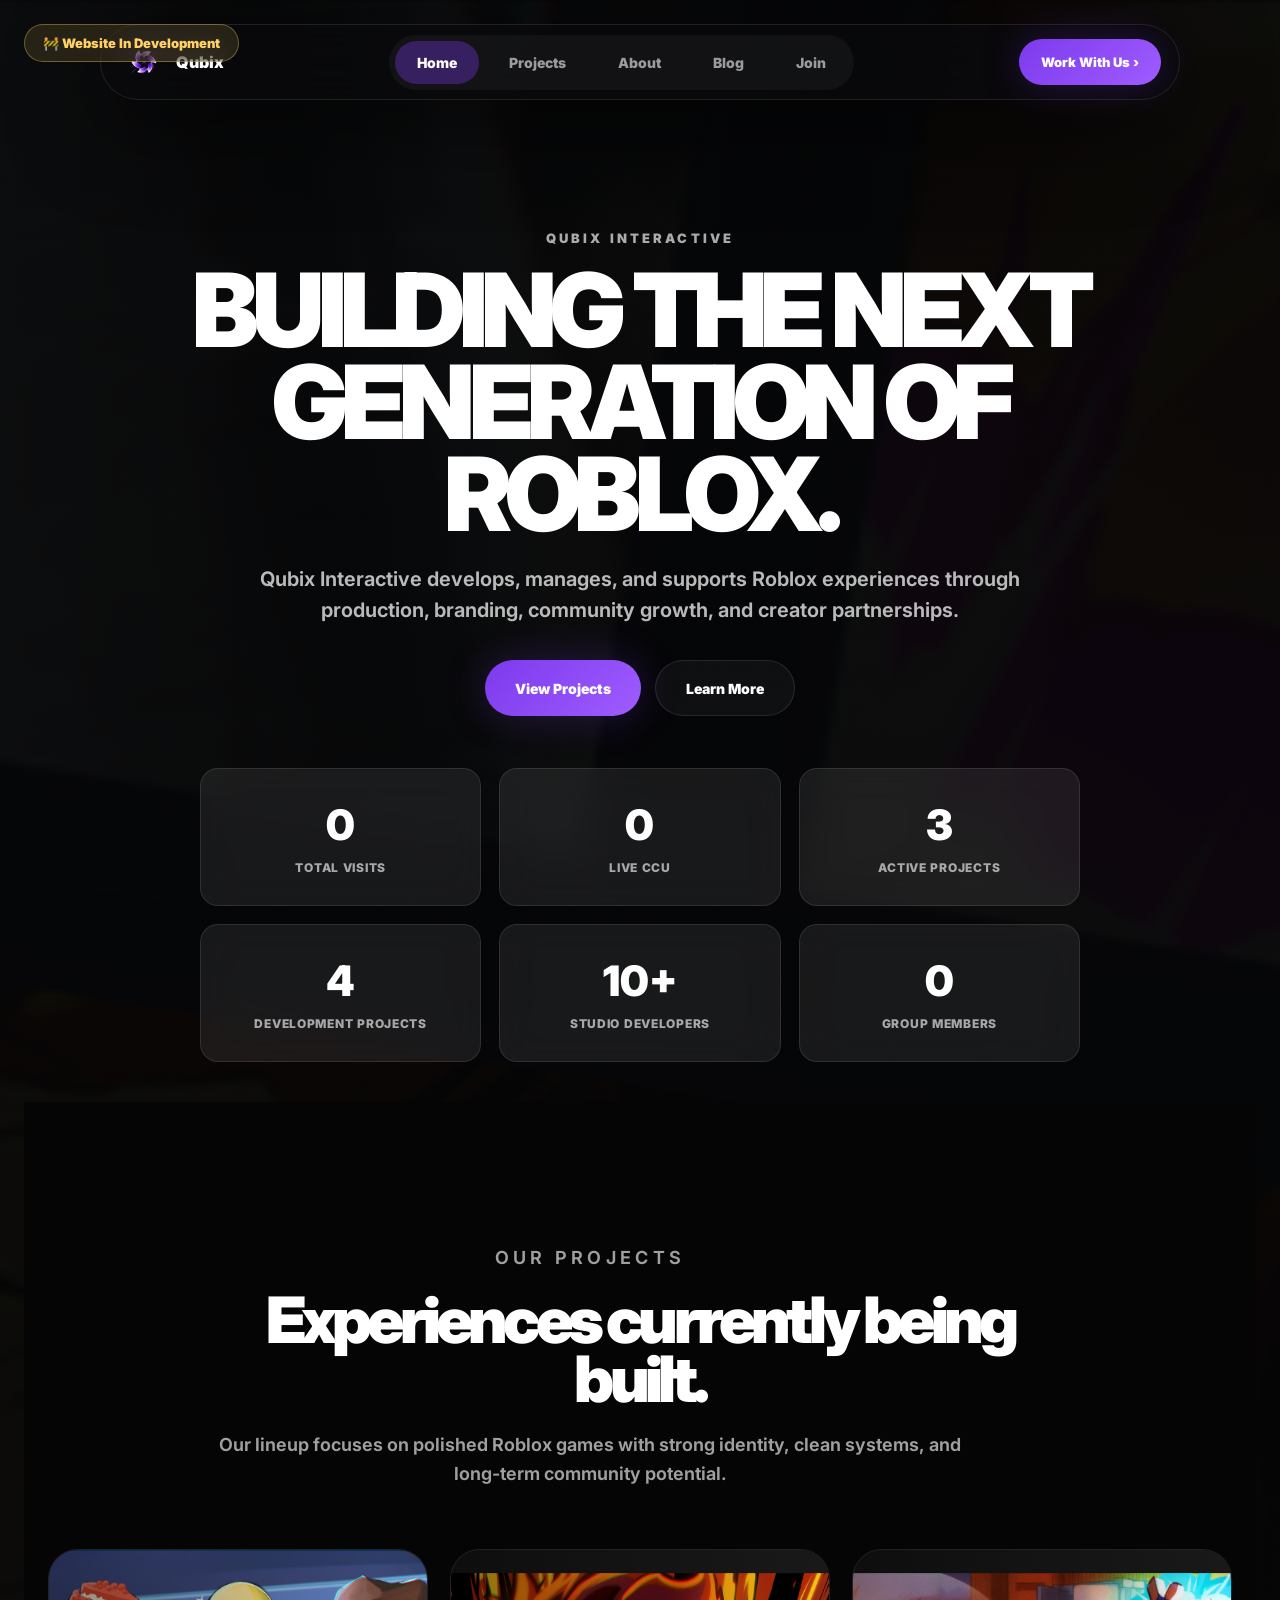
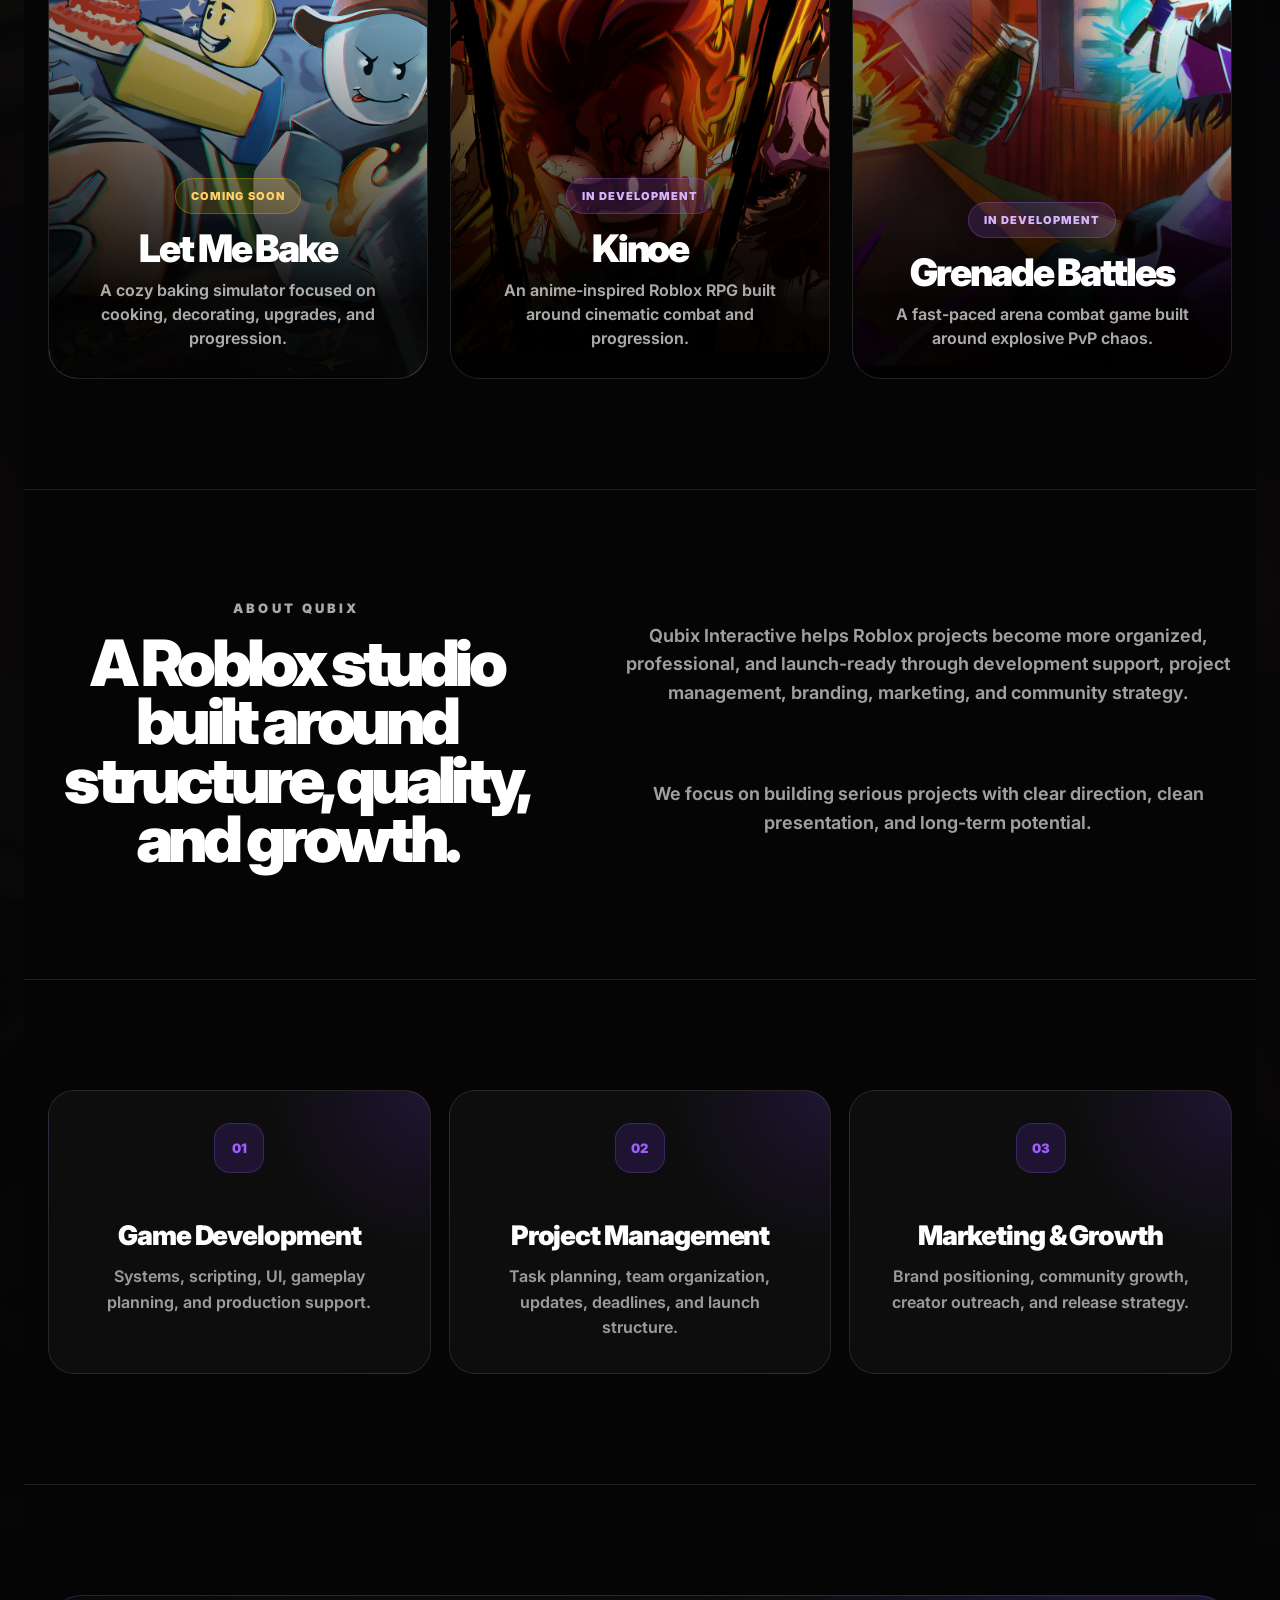
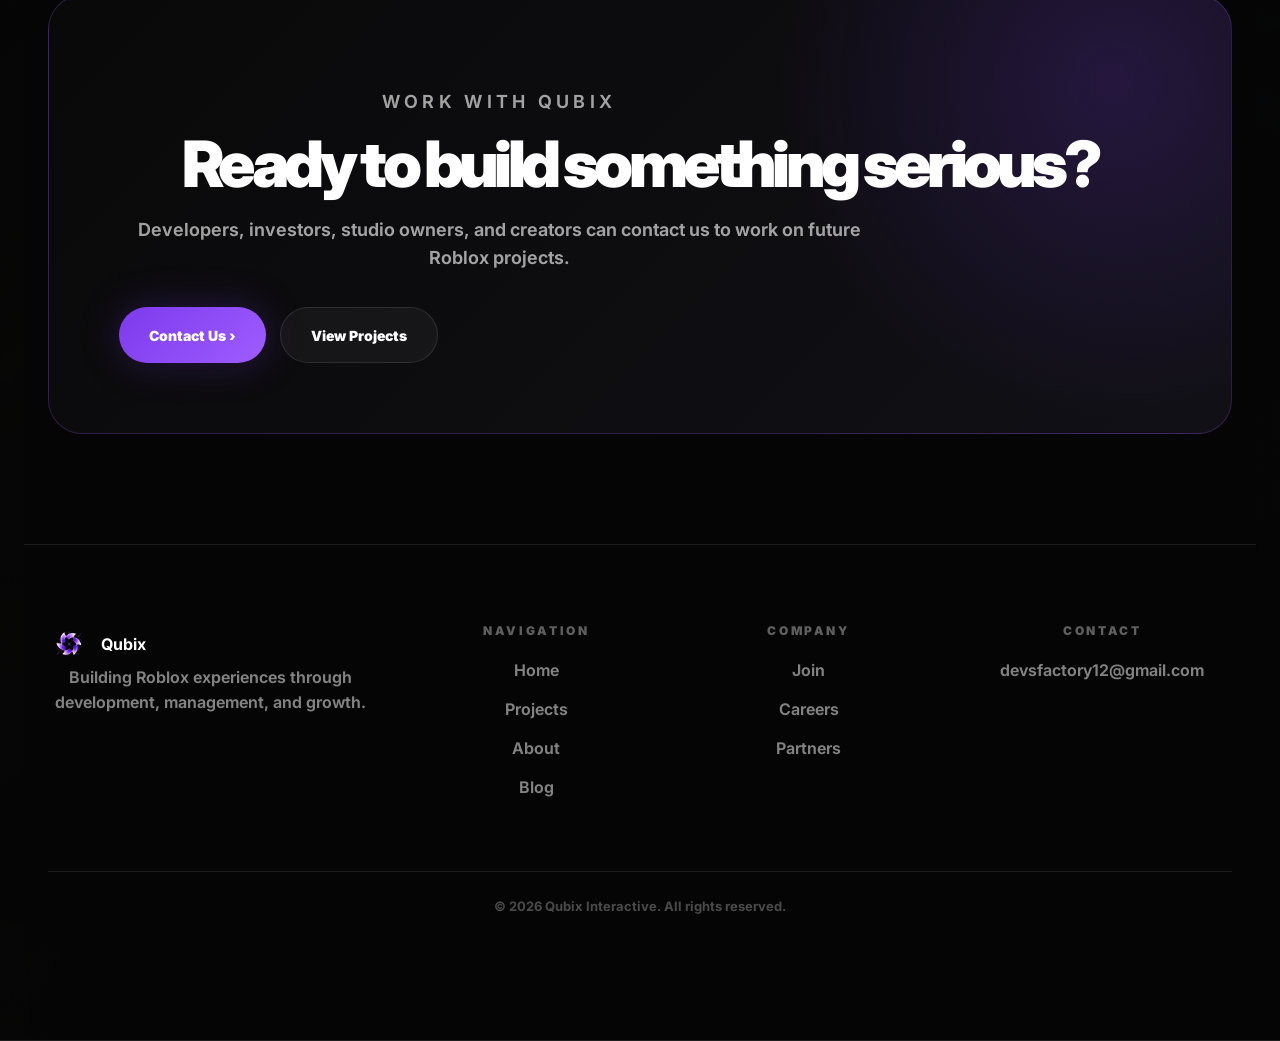
==== commit 81e74e98: "Qubix Website Update" ====
--- a/index.html
+++ b/index.html
@@ -8,274 +8,217 @@
   <link rel="preconnect" href="https://fonts.googleapis.com">
   <link rel="preconnect" href="https://fonts.gstatic.com" crossorigin>
   <link href="https://fonts.googleapis.com/css2?family=Inter:wght@500;600;700;800;900&display=swap" rel="stylesheet">
+
   <link rel="stylesheet" href="style.css">
 </head>
 
 <body>
+
+  <div class="dev-pill">🚧 Website In Development</div>
+
   <nav class="nav">
-    <a class="brand" href="#home">
-      <img class="brand-logo" src="assets/logo.png" alt="Qubix Logo">
+    <a class="brand" href="/">
+      <img src="assets/logo.png" alt="Qubix Logo">
       <span>Qubix</span>
     </a>
 
     <div class="nav-links">
-      <a class="active" href="#home">Home</a>
-      <a href="#network">Network</a>
-      <a href="games.html">Projects</a>
-    </div>
-
-    <div class="nav-actions">
-      <a class="icon-link" href="#">𝕏</a>
-      <a class="icon-link" href="#">◆</a>
-      <a class="btn btn-primary" href="#contact">Join Us ›</a>
-    </div>
+      <a class="active" href="/">Home</a>
+      <a href="/projects">Projects</a>
+      <a href="#about">About</a>
+      <a href="/blog">Blog</a>
+      <a href="#join">Join</a>
+    </div>
+
+    <a class="nav-btn" href="#join">Work With Us ›</a>
   </nav>
 
-  <main id="home" class="hero">
-    <div class="container hero-content">
-      <section class="hero-text">
-        <div class="eyebrow">Qubix Interactive</div>
-
-       <h1>
-Building The Future<br>
-Of Roblox.
-</h1>
-
+  <header class="hero">
+    <div class="hero-bg"></div>
+
+    <div class="container hero-inner">
+      <p class="eyebrow">QUBIX INTERACTIVE</p>
+
+      <h1>Building The Next Generation Of Roblox.</h1>
+
+      <p class="hero-text">
+        Qubix Interactive develops, manages, and supports Roblox experiences through production,
+        branding, community growth, and creator partnerships.
+      </p>
+
+      <div class="hero-actions">
+        <a class="btn primary" href="/projects">View Projects</a>
+        <a class="btn secondary" href="#about">Learn More</a>
+      </div>
+
+      <div class="stats">
+
+  <div>
+   <strong id="totalVisits">0</strong>
+    <span>TOTAL VISITS</span>
+  </div>
+
+  <div>
+    <strong id="livePlayers">0</strong>
+    <span>LIVE CCU</span>
+  </div>
+
+  <div>
+    <strong>3</strong>
+    <span>ACTIVE PROJECTS</span>
+
+  </div>
+  <div>
+    <strong>4</strong>
+    <span>DEVELOPMENT PROJECTS</span>
+  </div>
+
+  <div>
+    <strong>10+</strong>
+    <span>STUDIO DEVELOPERS</span>
+  </div>
+  <div>
+    <strong id="liveGroupmembers">0</strong>
+    <span>GROUP MEMBERS</span>
+  </div>
+
+</div>
+
+  <section class="projects-section">
+    <div class="container">
+      <div class="section-head">
+        <p class="eyebrow">OUR PROJECTS</p>
+        <h2>Experiences currently being built.</h2>
+        <p>Our lineup focuses on polished Roblox games with strong identity, clean systems, and long-term community potential.</p>
+      </div>
+
+      <div class="project-grid">
+        <article class="project-card">
+          <img src="assets/letmebake.png" alt="Let Me Bake">
+          <div class="project-shade"></div>
+          <div class="project-info">
+            <span class="tag soon">Coming Soon</span>
+            <h3>Let Me Bake</h3>
+            <p>A cozy baking simulator focused on cooking, decorating, upgrades, and progression.</p>
+          </div>
+        </article>
+
+        <article class="project-card">
+          <img src="assets/kinoe.png" alt="Kinoe">
+          <div class="project-shade"></div>
+          <div class="project-info">
+            <span class="tag dev">In Development</span>
+            <h3>Kinoe</h3>
+            <p>An anime-inspired Roblox RPG built around cinematic combat and progression.</p>
+          </div>
+        </article>
+
+        <article class="project-card">
+          <img src="assets/grenade.png" alt="Grenade Battles">
+          <div class="project-shade"></div>
+          <div class="project-info">
+            <span class="tag dev">In Development</span>
+            <h3>Grenade Battles</h3>
+            <p>A fast-paced arena combat game built around explosive PvP chaos.</p>
+          </div>
+        </article>
+      </div>
+    </div>
+  </section>
+
+  <section class="about-section" id="about">
+    <div class="container about-grid">
+      <div>
+        <p class="eyebrow">ABOUT QUBIX</p>
+        <h2>A Roblox studio built around structure, quality, and growth.</h2>
+      </div>
+
+      <div class="about-copy">
         <p>
-          Qubix Interactive builds, manages, markets, and connects Roblox experiences through development, networking, community growth, and investment support.
+          Qubix Interactive helps Roblox projects become more organized, professional, and launch-ready through development support, project management, branding, marketing, and community strategy.
         </p>
 
-        <div class="hero-stats">
-          <div class="stat-mini">
-            <strong>4+</strong>
-            <span>Active Projects</span>
-          </div>
-
-          <div class="divider"></div>
-
-          <div class="stat-mini">
-            <strong>1</strong>
-            <span>Live Experience</span>
-          </div>
-
-          <div class="divider"></div>
-
-          <div class="stat-mini">
-            <strong>1.4B+</strong>
-            <span>Portfolio Visits</span>
-          </div>
+        <p>
+          We focus on building serious projects with clear direction, clean presentation, and long-term potential.
+        </p>
+      </div>
+    </div>
+  </section>
+
+  <section class="services-section">
+    <div class="container">
+      <div class="service-grid">
+        <article class="service-card">
+          <span>01</span>
+          <h3>Game Development</h3>
+          <p>Systems, scripting, UI, gameplay planning, and production support.</p>
+        </article>
+
+        <article class="service-card">
+          <span>02</span>
+          <h3>Project Management</h3>
+          <p>Task planning, team organization, updates, deadlines, and launch structure.</p>
+        </article>
+
+        <article class="service-card">
+          <span>03</span>
+          <h3>Marketing & Growth</h3>
+          <p>Brand positioning, community growth, creator outreach, and release strategy.</p>
+        </article>
+      </div>
+    </div>
+  </section>
+ <section class="join-section" id="join">
+    <div class="container">
+      <div class="join-card">
+        <p class="eyebrow">WORK WITH QUBIX</p>
+        <h2>Ready to build something serious?</h2>
+        <p>Developers, investors, studio owners, and creators can contact us to work on future Roblox projects.</p>
+
+        <div class="join-actions">
+          <a class="btn primary" href="mailto:devsfactory12@gmail.com">Contact Us ›</a>
+          <a class="btn secondary" href="/projects">View Projects</a>
         </div>
-
-        <div class="hero-buttons">
-          <a class="btn btn-primary" href="#network">Learn More ›</a>
-          <a class="btn btn-dark" href="games.html">View Projects</a>
+      </div>
+    </div>
+  </section>
+
+  <footer>
+    <div class="container footer-grid">
+      <div>
+        <div class="footer-brand">
+          <img src="assets/logo.png" alt="Qubix Logo">
+          <strong>Qubix</strong>
         </div>
-      </section>
-
-      <section class="hero-showcase" aria-label="Featured games">
-        <div class="slide active-slide">
-          <img src="assets/animeauras.webp" alt="Anime Auras RNG">
-          <div class="game-info">
-            <div class="project-status live">LIVE</div>
-            <h3>ANIME AURAS RNG</h3>
-            <div class="slide-actions">
-              <a class="hero-discord-btn" href="https://discord.gg/YOURSERVER" target="_blank">Discord ›</a>
-              <a class="hero-roblox-btn" href="https://www.roblox.com/games/16752849492/Anime-Auras-RNG" target="_blank">Roblox ›</a>
-            </div>
-          </div>
-        </div>
-
-        <div class="slide">
-          <img src="assets/letmebake.png" alt="Let Me Bake">
-          <div class="game-info">
-            <div class="project-status soon">COMING SOON</div>
-            <h3>LET ME BAKE</h3>
-            <div class="slide-actions">
-              <a class="hero-discord-btn" href="https://discord.gg/YOURSERVER" target="_blank">Discord ›</a>
-              <a class="hero-roblox-btn" href="games.html">Details ›</a>
-            </div>
-          </div>
-        </div>
-
-        <div class="slide">
-          <img src="assets/grenade.png" alt="Grenade Battles">
-          <div class="game-info">
-            <div class="project-status development">IN DEVELOPMENT</div>
-            <h3>GRENADE BATTLES</h3>
-            <div class="slide-actions">
-              <a class="hero-discord-btn" href="https://discord.gg/YOURSERVER" target="_blank">Discord ›</a>
-              <a class="hero-roblox-btn" href="games.html">Details ›</a>
-            </div>
-          </div>
-        </div>
-
-        <div class="dots">
-          <button class="dot active" type="button" onclick="setSlide(0)">1</button>
-          <button class="dot" type="button" onclick="setSlide(1)">2</button>
-          <button class="dot" type="button" onclick="setSlide(2)">3</button>
-        </div>
-      </section>
-    </div>
-  </main>
-
-  <section id="network" class="network-section">
-    <div class="container">
-      <div class="section-header">
-        <span>WHAT WE DO</span>
-        <h2>More Than A Studio.</h2>
-        <p>
-          Qubix connects developers, investors, communities, and Roblox experiences into one ecosystem built for growth.
-        </p>
-      </div>
-
-      <div class="service-grid">
-        <div class="service-card">
-          <i class="fa-solid fa-code"></i>
-          <h3>Development</h3>
-          <p>Game systems, scripting, UI, VFX, animation, and full production management.</p>
-        </div>
-
-        <div class="service-card">
-          <i class="fa-solid fa-users"></i>
-          <h3>Networking</h3>
-          <p>Connecting creators, studios, investors, and communities with the right opportunities.</p>
-        </div>
-
-        <div class="service-card">
-          <i class="fa-solid fa-bullhorn"></i>
-          <h3>Marketing</h3>
-          <p>Community growth, creator outreach, brand strategy, and launch planning.</p>
-        </div>
-
-        <div class="service-card">
-          <i class="fa-solid fa-chart-line"></i>
-          <h3>Investment Soon!</h3>
-          <p>Helping promising Roblox projects structure funding, partnerships, and growth plans.</p>
-        </div>
-      </div>
-    </div>
-  </section>
-
-  <section class="why-section">
-    <div class="container">
-      <div class="why-header">
-        <h2>Industry leading knowledge,<br>cutting-edge technique.</h2>
-        <p>
-          Backed by developers, artists, managers, and digital creatives, Qubix builds experiences designed to grow communities and scale.
-        </p>
-      </div>
-
-      <div class="why-grid">
-        <div class="why-card">
-          <div class="why-icon">✓</div>
-          <h3>Amplify Your Brand</h3>
-          <p>We help Roblox projects grow through branding, marketing, community strategy, and creator networking.</p>
-        </div>
-
-        <div class="why-card">
-          <div class="why-icon">🚀</div>
-          <h3>Quality Assured</h3>
-          <p>From planning to launch, we focus on structured production, clean development, and polished execution.</p>
-        </div>
-
-        <div class="why-card">
-          <div class="why-icon">★</div>
-          <h3>People, Not Robots</h3>
-          <p>We work directly with developers, investors, and creators to build real relationships around every project.</p>
-        </div>
-      </div>
-    </div>
-  </section>
-
-  <section id="contact" class="cta-section">
-    <div class="container">
-      <div class="cta-card">
-        <div>
-          <span>JOIN THE NETWORK</span>
-          <h2>Build Something Bigger With Qubix.</h2>
-          <p>
-            Whether you're a developer, investor, studio owner, or community leader, we're always looking for people ready to build serious Roblox projects.
-          </p>
-          <a class="btn btn-primary" href="mailto:devsfactory12@gmail.com">Contact Us ›</a>
-        </div>
-
-        <img src="assets/logo.png" alt="Qubix Logo">
-      </div>
-    </div>
-  </section>
-
-  <footer>
-    <div class="container">
-      <div class="footer-grid">
-        <div>
-          <div class="brand footer-brand">
-            <img class="brand-logo" src="assets/logo.png" alt="Qubix Logo">
-            <span>Qubix</span>
-          </div>
-          <p>Building Roblox games, communities, and opportunities.</p>
-
-          <div class="footer-socials">
-            <a class="icon-link" href="#">𝕏</a>
-            <a class="icon-link" href="#">◆</a>
-          </div>
-        </div>
-
-        <div>
-          <div class="footer-title">Navigation</div>
-          <div class="footer-links">
-            <a href="#home">Home</a>
-            <a href="games.html">Projects</a>
-            <a href="#contact">Contact</a>
-          </div>
-        </div>
-
-        <div>
-          <div class="footer-title">Company</div>
-          <div class="footer-links">
-            <a href="#network">Network</a>
-            <a href="#">Careers</a>
-            <a href="#">Partners</a>
-          </div>
-        </div>
-
-        <div>
-          <div class="footer-title">Get In Touch</div>
-          <p>Interested in working with us? We'd love to hear from you.</p>
-          <a class="btn btn-primary footer-btn" href="mailto:devsfactory12@gmail.com">Contact Us ›</a>
-        </div>
-      </div>
-
-      <div class="copyright">
-        <span>© 2026 Qubix Interactive. All rights reserved.</span>
-        <span>Privacy Policy &nbsp;&nbsp;&nbsp; Terms of Service</span>
-      </div>
+        <p>Building Roblox experiences through development, management, and growth.</p>
+      </div>
+
+      <div>
+        <h4>Navigation</h4>
+        <a href="/">Home</a>
+        <a href="/projects">Projects</a>
+        <a href="#about">About</a>
+        <a href="#blog">Blog</a>
+      </div>
+
+      <div>
+        <h4>Company</h4>
+        <a href="#join">Join</a>
+        <a href="#">Careers</a>
+        <a href="#">Partners</a>
+      </div>
+
+      <div>
+        <h4>Contact</h4>
+        <p>devsfactory12@gmail.com</p>
+      </div>
+    </div>
+
+    <div class="container copyright">
+      © 2026 Qubix Interactive. All rights reserved.
     </div>
   </footer>
 
-  <script>
-    const slides = document.querySelectorAll(".slide");
-    const dots = document.querySelectorAll(".dot");
-
-    let currentSlide = 0;
-
-    function updateSlides() {
-      slides.forEach((slide, index) => {
-        slide.classList.toggle("active-slide", index === currentSlide);
-        dots[index].classList.toggle("active", index === currentSlide);
-      });
-    }
-
-    function setSlide(index) {
-      currentSlide = index;
-      updateSlides();
-    }
-
-    setInterval(() => {
-      currentSlide = (currentSlide + 1) % slides.length;
-      updateSlides();
-    }, 3500);
-
-    updateSlides();
-  </script>
+<script src="script.js"></script>
 </body>
 </html>
--- a/style.css
+++ b/style.css
@@ -8,40 +8,22 @@
   scroll-behavior: smooth;
 }
 
+:root {
+  --bg: #050505;
+  --card: #101014;
+  --purple: #7c3aed;
+  --purple2: #9f5cff;
+  --yellow: #ffd166;
+  --text: #ffffff;
+  --muted: rgba(255,255,255,.62);
+  --line: rgba(255,255,255,.1);
+}
+
 body {
-    font-family: "Inter", sans-serif;
-    color: #fff;
-
-    background:
-        linear-gradient(
-            rgba(0, 0, 0, 0.92),
-            rgba(63, 57, 87, 0.95)
-        ),
-        url("assets/Thumbnail.png");
-
-    background-size: cover;
-    background-position: center;
-    background-attachment: fixed;
-
-    min-height: 100vh;
-}
-
-:root {
-  --blue: #006cff;
-  --blue2: #0a84ff;
-  --muted: rgba(255,255,255,.52);
-  --line: rgba(255,255,255,.08);
-}
-
-body::before {
-  content: "";
-  position: fixed;
-  inset: 0;
-  background:
-    radial-gradient(circle at 75% 10%, rgba(0,108,255,.12), transparent 34%),
-    radial-gradient(circle at 18% 72%, rgba(0,108,255,.08), transparent 30%);
-  pointer-events: none;
-  z-index: -1;
+  font-family: "Inter", sans-serif;
+  background: #050505;
+  color: var(--text);
+  overflow-x: hidden;
 }
 
 a {
@@ -50,239 +32,295 @@
 }
 
 .container {
-  width: min(1320px, calc(100% - 48px));
+  width: min(1240px, calc(100% - 48px));
   margin: 0 auto;
 }
 
-.brand-logo {
+.dev-pill {
+  position: fixed;
+  top: 24px;
+  left: 24px;
+  z-index: 999;
+  padding: 10px 18px;
+  border-radius: 999px;
+  background: rgba(255, 209, 102, .12);
+  border: 1px solid rgba(255, 209, 102, .35);
+  color: var(--yellow);
+  font-size: 13px;
+  font-weight: 900;
+  backdrop-filter: blur(18px);
+}
+
+.nav {
+  position: fixed;
+  top: 24px;
+  left: 50%;
+  transform: translateX(-50%);
+  width: min(1080px, calc(100% - 36px));
+  height: 76px;
+  z-index: 100;
+  padding: 0 18px 0 22px;
+  border-radius: 999px;
+  border: 1px solid var(--line);
+  background: rgba(10,10,12,.78);
+  backdrop-filter: blur(24px);
+  box-shadow: 0 24px 90px rgba(0,0,0,.55);
+  display: flex;
+  align-items: center;
+  justify-content: space-between;
+}
+
+.brand,
+.footer-brand {
+  display: flex;
+  align-items: center;
+  gap: 11px;
+  font-weight: 950;
+}
+
+.brand img,
+.footer-brand img {
   width: 42px;
   height: 42px;
   object-fit: contain;
-  border-radius: 12px;
-}
-
-.nav {
-  position: fixed;
-  top: 22px;
-  left: 50%;
-  transform: translateX(-50%);
-  width: min(1040px, calc(100% - 36px));
-  height: 76px;
-  z-index: 50;
-  display: flex;
-  align-items: center;
-  justify-content: space-between;
-  padding: 0 18px 0 22px;
-  background: rgba(8,13,22,.62);
-  border: 1px solid rgba(255,255,255,.1);
-  border-radius: 999px;
-  backdrop-filter: blur(22px);
-  box-shadow: 0 25px 90px rgba(0,0,0,.45);
-}
-
-.brand {
-  display: flex;
-  align-items: center;
-  gap: 10px;
-  font-weight: 950;
 }
 
 .nav-links {
   display: flex;
-  gap: 10px;
+  gap: 8px;
   padding: 6px;
-  background: rgba(255,255,255,.035);
   border-radius: 999px;
+  background: rgba(255,255,255,.04);
 }
 
 .nav-links a {
-  padding: 14px 26px;
+  padding: 13px 22px;
   border-radius: 999px;
   color: rgba(255,255,255,.58);
+  font-size: 14px;
   font-weight: 850;
-  font-size: 14px;
-}
-
-.nav-links a.active,
-.nav-links a:hover {
-  color: #fff;
-  background: rgba(0,108,255,.28);
-}
-
-.nav-actions {
-  display: flex;
+}
+
+.nav-links a:hover,
+.nav-links a.active {
+  color: white;
+  background: rgba(124,58,237,.35);
+}
+
+.nav-btn,
+.btn.primary {
+  background: linear-gradient(135deg, var(--purple), var(--purple2));
+  box-shadow: 0 0 40px rgba(124,58,237,.25);
+}
+
+.nav-btn {
+  height: 46px;
+  padding: 0 22px;
+  border-radius: 999px;
+  display: inline-flex;
   align-items: center;
-  gap: 14px;
-}
-
-.icon-link {
-  width: 36px;
-  height: 36px;
-  display: grid;
-  place-items: center;
+  font-size: 13px;
+  font-weight: 950;
+}
+
+.btn {
+  height: 56px;
+  padding: 0 30px;
   border-radius: 999px;
-  background: rgba(255,255,255,.06);
-  font-weight: 900;
-}
-
-.btn {
   display: inline-flex;
   align-items: center;
   justify-content: center;
-  height: 54px;
-  padding: 0 30px;
-  border-radius: 999px;
-  font-weight: 950;
   font-size: 14px;
-  border: 1px solid rgba(255,255,255,.18);
-  cursor: pointer;
-}
-
-.btn-primary {
-  background: var(--blue);
-  border-color: var(--blue);
-  color: #fff;
-  box-shadow: 0 0 38px rgba(0,108,255,.22);
-}
-
-.btn-primary:hover {
-  background: var(--blue2);
-  transform: translateY(-2px);
-}
-
-.btn-dark:hover {
-  border-color: rgba(255,255,255,.35);
-  transform: translateY(-2px);
+  font-weight: 950;
+}
+
+.btn.secondary {
+  border: 1px solid var(--line);
+  background: rgba(255,255,255,.045);
 }
 
 .hero {
-  min-height: 860px;
+  position: relative;
+  min-height: 100vh;
   display: flex;
   align-items: center;
+  text-align: center;
+  overflow: hidden;
   border-bottom: 1px solid var(--line);
 }
 
-.hero-content {
-  padding-top: 110px;
-  display: grid;
-  grid-template-columns: 1fr 590px;
-  gap: 80px;
-  align-items: center;
+.hero-bg {
+  position: absolute;
+  inset: 0;
+  background-image: url("assets/Thumbnail.png");
+  background-size: cover;
+  background-position: center;
+  opacity: .22;
+}
+
+.hero::after {
+  content: "";
+  position: absolute;
+  inset: 0;
+  background:
+    linear-gradient(rgba(5,5,5,.72), rgba(5,5,5,.96)),
+    radial-gradient(circle at center, rgba(124,58,237,.16), transparent 45%);
+}
+
+.hero-inner {
+  position: relative;
+  z-index: 2;
+  padding-top: 105px;
 }
 
 .eyebrow {
-  color: rgba(255,255,255,.5);
+  color: rgba(255,255,255,.66);
+  font-size: 13px;
   font-weight: 950;
   letter-spacing: .24em;
   text-transform: uppercase;
+  margin-bottom: 18px;
+}
+
+.hero h1 {
+  max-width: 1120px;
+  margin: 0 auto;
+  font-size: clamp(54px, 8vw, 118px);
+  line-height: .9;
+  letter-spacing: -.065em;
+  font-weight: 950;
+  text-transform: uppercase;
+}
+
+.hero-text {
+  margin: 24px auto 0;
+  max-width: 820px;
+  color: rgba(255,255,255,.72);
+  font-size: 20px;
+  line-height: 1.55;
+  font-weight: 650;
+}
+
+.hero-actions {
+  margin-top: 34px;
+  display: flex;
+  justify-content: center;
+  gap: 14px;
+}
+
+.stats {
+  margin: 52px auto 0;
+  display: grid;
+  grid-template-columns: repeat(3, 1fr);
+  gap: 18px;
+  max-width: 880px;
+}
+
+.stats div {
+  padding: 30px 28px;
+  border-radius: 18px;
+  background: rgba(255,255,255,.08);
+  border: 1px solid rgba(255,255,255,.1);
+  backdrop-filter: blur(18px);
+}
+
+.stats strong {
+  display: block;
+  font-size: 42px;
+  font-weight: 950;
+}
+
+.stats span {
+  display: block;
+  margin-top: 10px;
+  text-transform: uppercase;
   font-size: 12px;
-  margin-bottom: 18px;
-}
-
-h1 {
-  font-size: clamp(48px, 5vw, 82px);
-  line-height: .95;
-  letter-spacing: -.06em;
-  font-weight: 900;
-  max-width: 700px;
-}
-
-.hero p {
-  max-width: 650px;
+  letter-spacing: .06em;
+  color: rgba(255,255,255,.62);
+  font-weight: 850;
+}
+
+.projects-section,
+.about-section,
+.services-section,
+.blog-section,
+.join-section {
+  padding: 110px 0;
+  background: #050505;
+  border-bottom: 1px solid var(--line);
+}
+
+.section-head {
+  max-width: 860px;
+  margin-bottom: 58px;
+}
+
+.section-head h2,
+.about-grid h2,
+.join-card h2 {
+  font-size: clamp(42px, 5vw, 76px);
+  line-height: .92;
+  letter-spacing: -.075em;
+  font-weight: 950;
+}
+
+.section-head p,
+.about-copy p,
+.join-card p {
+  max-width: 760px;
+  margin-top: 22px;
   color: var(--muted);
-  line-height: 1.55;
-  font-size: 19px;
-  margin-top: 30px;
-  font-weight: 700;
-}
-
-.hero-stats {
-  display: inline-flex;
-  align-items: center;
-  gap: 24px;
-  margin-top: 34px;
-  padding: 15px 24px;
+  line-height: 1.6;
+  font-size: 18px;
+  font-weight: 650;
+}
+
+.project-grid,
+.blog-grid {
+  display: grid;
+  grid-template-columns: repeat(3, 1fr);
+  gap: 22px;
+}
+
+.project-card,
+.blog-card {
+  position: relative;
+  overflow: hidden;
+  border-radius: 30px;
   border: 1px solid var(--line);
-  border-radius: 20px;
-  background: rgba(255,255,255,.025);
-}
-
-.stat-mini {
-  display: flex;
-  gap: 10px;
-  align-items: baseline;
-}
-
-.stat-mini strong {
-  color: var(--blue2);
-  font-size: 25px;
-  font-weight: 950;
-}
-
-.stat-mini span {
-  color: rgba(255,255,255,.45);
-  font-size: 12px;
-  font-weight: 850;
-}
-
-.divider {
-  width: 1px;
-  height: 28px;
-  background: var(--line);
-}
-
-.hero-buttons {
-  display: flex;
-  gap: 14px;
-  margin-top: 30px;
-}
-
-.hero-showcase {
-  position: relative;
-  width: 590px;
-  height: 430px;
-  display: flex;
-  align-items: center;
-  justify-content: center;
-}
-
-.slide {
+  background: #090909;
+  transition: .3s ease;
+}
+
+.project-card {
+  min-height: 430px;
+}
+
+.project-card:hover,
+.service-card:hover,
+.blog-card:hover {
+  transform: translateY(-7px);
+  border-color: rgba(159,92,255,.42);
+  box-shadow: 0 35px 110px rgba(124,58,237,.14);
+}
+
+.project-card img {
   position: absolute;
-  width: 580px;
-  height: 330px;
-  border-radius: 28px;
-  overflow: hidden;
-  border: 1px solid rgba(255,255,255,.12);
-  background: rgba(255,255,255,.04);
-  box-shadow: 0 40px 130px rgba(0,0,0,.65);
-  transition: .65s cubic-bezier(.22,1,.36,1);
-  opacity: 0;
-  transform: scale(.88) translateX(70px);
-  pointer-events: none;
-}
-
-.slide.active-slide {
-  opacity: 1;
-  transform: scale(1) translateX(0);
-  z-index: 5;
-  pointer-events: auto;
-}
-
-.slide img {
+  inset: 0;
   width: 100%;
   height: 100%;
   object-fit: cover;
 }
 
-.slide::before {
-  content: "";
+.project-shade {
   position: absolute;
   inset: 0;
-  background: linear-gradient(180deg, transparent 35%, rgba(0,0,0,.9));
-  z-index: 1;
-}
-
-.game-info {
+  background:
+    linear-gradient(180deg, transparent 18%, rgba(0,0,0,.94) 82%),
+    linear-gradient(90deg, rgba(0,0,0,.45), transparent);
+}
+
+.project-info {
   position: absolute;
   left: 28px;
   right: 28px;
@@ -290,456 +328,333 @@
   z-index: 2;
 }
 
-.game-info h3 {
-  font-size: 34px;
-  font-weight: 950;
+.tag,
+.blog-tag {
+  display: inline-flex;
+  padding: 10px 15px;
+  border-radius: 999px;
+  font-size: 11px;
+  font-weight: 950;
+  letter-spacing: .1em;
+  text-transform: uppercase;
+  margin-bottom: 16px;
+}
+
+.tag.dev,
+.blog-tag {
+  color: #d8b4fe;
+  background: rgba(159,92,255,.16);
+  border: 1px solid rgba(159,92,255,.3);
+}
+
+.tag.soon,
+.blog-tag.update {
+  color: var(--yellow);
+  background: rgba(255,196,0,.14);
+  border: 1px solid rgba(255,196,0,.28);
+}
+
+.project-info h3 {
+  font-size: 38px;
+  line-height: .95;
+  letter-spacing: -.055em;
+  font-weight: 950;
+  margin-bottom: 12px;
+}
+
+.project-info p {
+  color: rgba(255,255,255,.66);
+  line-height: 1.5;
+  font-weight: 650;
+}
+
+.about-grid {
+  display: grid;
+  grid-template-columns: .9fr 1.1fr;
+  gap: 80px;
+}
+
+.about-copy {
+  display: grid;
+  gap: 18px;
+}
+
+.service-grid {
+  display: grid;
+  grid-template-columns: repeat(3, 1fr);
+  gap: 18px;
+}
+
+.service-card {
+  min-height: 280px;
+  padding: 32px;
+  border-radius: 26px;
+  border: 1px solid var(--line);
+  background:
+    radial-gradient(circle at top right, rgba(124,58,237,.16), transparent 34%),
+    rgba(255,255,255,.035);
+  transition: .3s ease;
+}
+
+.service-card span {
+  display: inline-flex;
+  width: 50px;
+  height: 50px;
+  border-radius: 16px;
+  align-items: center;
+  justify-content: center;
+  background: rgba(124,58,237,.16);
+  border: 1px solid rgba(159,92,255,.24);
+  color: var(--purple2);
+  font-size: 13px;
+  font-weight: 950;
+  margin-bottom: 46px;
+}
+
+.service-card h3 {
+  font-size: 27px;
+  font-weight: 950;
+  letter-spacing: -.04em;
+  margin-bottom: 12px;
+}
+
+.service-card p {
+  color: rgba(255,255,255,.58);
+  line-height: 1.6;
+  font-weight: 650;
+}
+
+.blog-card img {
+  width: 100%;
+  height: 230px;
+  object-fit: cover;
+  filter: grayscale(.18) brightness(.82);
+}
+
+.blog-content {
+  padding: 28px;
+}
+
+.blog-content small {
+  display: block;
+  color: rgba(255,255,255,.38);
+  font-size: 12px;
+  font-weight: 850;
+  margin-bottom: 14px;
+  text-transform: uppercase;
+  letter-spacing: .12em;
+}
+
+.blog-content h3 {
+  font-size: 28px;
+  line-height: 1;
   letter-spacing: -.05em;
-}
-
-.project-status {
-  display: inline-flex;
-  align-items: center;
-  gap: 8px;
-  padding: 10px 16px;
-  border-radius: 999px;
+  font-weight: 950;
   margin-bottom: 14px;
-  font-size: 11px;
-  font-weight: 950;
+}
+
+.blog-content p {
+  color: rgba(255,255,255,.58);
+  line-height: 1.55;
+  font-weight: 650;
+  margin-bottom: 26px;
+}
+
+.blog-content a {
+  font-weight: 950;
+  font-size: 13px;
   letter-spacing: .12em;
   text-transform: uppercase;
-  border: 1px solid rgba(255,255,255,.12);
-  backdrop-filter: blur(12px);
-}
-
-.project-status::before {
-  content: "";
-  width: 8px;
-  height: 8px;
-  border-radius: 50%;
-}
-
-.project-status.live {
-  background: rgba(47,255,116,.14);
-  color: #70ff9f;
-}
-
-.project-status.live::before {
-  background: #38ff7b;
-  box-shadow: 0 0 12px #38ff7b;
-}
-
-.project-status.development {
-  background: rgba(0,108,255,.14);
-  color: #78b8ff;
-}
-
-.project-status.development::before {
-  background: #0a84ff;
-  box-shadow: 0 0 12px #0a84ff;
-}
-
-.project-status.soon {
-  background: rgba(255,170,0,.14);
-  color: #ffd27a;
-}
-
-.project-status.soon::before {
-  background: #ffb700;
-}
-
-.slide-actions {
+}
+
+.join-card {
+  padding: 70px;
+  border-radius: 34px;
+  border: 1px solid rgba(159,92,255,.24);
+  background:
+    radial-gradient(circle at 90% 20%, rgba(124,58,237,.20), transparent 30%),
+    linear-gradient(135deg, #090909, #111016);
+}
+
+.join-actions {
+  margin-top: 34px;
   display: flex;
-  gap: 10px;
-  margin-top: 18px;
-}
-
-.hero-discord-btn,
-.hero-roblox-btn {
-  height: 42px;
-  padding: 0 20px;
-  border-radius: 999px;
-  display: inline-flex;
-  align-items: center;
-  justify-content: center;
-  font-weight: 900;
-  font-size: 13px;
-}
-
-.hero-discord-btn {
-  background: var(--blue);
-}
-
-.hero-roblox-btn {
-  background: #fff;
-  color: #000;
-}
-
-.dots {
-  position: absolute;
-  right: 38px;
-  bottom: 0;
-  display: flex;
-  gap: 12px;
-  z-index: 10;
-}
-
-.dot {
-  width: 36px;
-  height: 36px;
-  border: none;
-  border-radius: 50%;
-  display: grid;
-  place-items: center;
-  background: rgba(255,255,255,.08);
-  color: rgba(255,255,255,.55);
-  font-weight: 900;
-  cursor: pointer;
-}
-
-.dot.active {
-  background: var(--blue);
-  color: #fff;
-}
-
-.network-section,
-.why-section {
-  padding: 110px 0;
-  border-bottom: 1px solid var(--line);
-}
-
-.why-header {
-  max-width: 780px;
-  margin: 0 auto 56px;
-  text-align: center;
-}
-
-.why-grid {
-  display: grid;
-  grid-template-columns: repeat(3, 1fr);
-  gap: 22px;
-}
-
-.why-card {
-  position: relative;
-  min-height: 260px;
-  padding: 34px;
-  border-radius: 26px;
-  border: 1px solid rgba(255,255,255,.08);
-  background:
-    radial-gradient(circle at top right, rgba(0,108,255,.13), transparent 35%),
-    linear-gradient(180deg, rgba(255,255,255,.045), rgba(255,255,255,.012));
-  overflow: hidden;
-  transition: .3s ease;
-}
-
-.why-card:hover {
-  transform: translateY(-6px);
-  border-color: rgba(0,108,255,.35);
-  box-shadow: 0 24px 90px rgba(0,108,255,.12);
-}
-
-.why-icon {
-  width: 52px;
-  height: 52px;
-  border-radius: 16px;
-  background: rgba(0,108,255,.15);
-  border: 1px solid rgba(0,108,255,.28);
-  color: #78b8ff;
-  display: grid;
-  place-items: center;
-  font-size: 0;
-  margin-bottom: 72px;
-}
-
-.why-card:nth-child(1) .why-icon::before {
-  content: "BRAND";
-}
-
-.why-card:nth-child(2) .why-icon::before {
-  content: "BUILD";
-}
-
-.why-card:nth-child(3) .why-icon::before {
-  content: "TEAM";
-}
-
-.why-icon::before {
-  font-size: 11px;
-  font-weight: 950;
-  letter-spacing: .1em;
-}
-
-.why-card h3 {
-  font-size: 28px;
-  font-weight: 950;
-  letter-spacing: -.04em;
-  margin-bottom: 14px;
-}
-
-.why-card p {
-  color: rgba(255,255,255,.56);
-  line-height: 1.55;
-  font-size: 15px;
-  max-width: 360px;
-  font-weight: 650;
-}
-
-@media (max-width: 900px) {
-  .why-grid {
-    grid-template-columns: 1fr;
-  }
-}
-
-.cta-card {
-  position: relative;
-  overflow: hidden;
-  min-height: 380px;
-  border-radius: 34px;
-  border: 1px solid rgba(0,108,255,.22);
-  background:
-    radial-gradient(circle at 85% 20%, rgba(0,108,255,.22), transparent 28%),
-    linear-gradient(135deg, rgba(255,255,255,.06), rgba(255,255,255,.015));
-  padding: 58px;
-  display: grid;
-  grid-template-columns: 1fr 280px;
-  align-items: center;
-  gap: 40px;
-}
-
-.cta-card img {
-  width: 260px;
-  justify-self: center;
-  opacity: .9;
-  filter: drop-shadow(0 0 70px rgba(0,108,255,.22));
-}
-
-.cta-card .btn {
-  margin-top: 30px;
+  gap: 14px;
 }
 
 footer {
-  padding: 80px 0 42px;
+  padding: 78px 0 36px;
+  background: #050505;
 }
 
 .footer-grid {
   display: grid;
   grid-template-columns: 1.5fr 1fr 1fr 1.2fr;
-  gap: 60px;
+  gap: 56px;
 }
 
 .footer-grid p,
-footer a {
-  color: rgba(255,255,255,.48);
+.footer-grid a {
+  color: rgba(255,255,255,.5);
   line-height: 1.55;
   font-weight: 650;
 }
 
-.footer-title {
-  color: rgba(255,255,255,.34);
-  font-weight: 950;
-  letter-spacing: .25em;
+.footer-grid h4 {
+  color: rgba(255,255,255,.36);
+  font-size: 12px;
+  font-weight: 950;
+  letter-spacing: .22em;
   text-transform: uppercase;
-  font-size: 12px;
-  margin-bottom: 24px;
-}
-
-.footer-links {
-  display: grid;
-  gap: 20px;
-}
-
-.footer-socials {
-  display: flex;
-  gap: 12px;
-  margin-top: 24px;
+  margin-bottom: 20px;
+}
+
+.footer-grid div:not(:first-child) a {
+  display: block;
+  margin-bottom: 14px;
 }
 
 .copyright {
   border-top: 1px solid var(--line);
-  margin-top: 60px;
-  padding-top: 28px;
-  display: flex;
-  justify-content: space-between;
-  color: rgba(255,255,255,.25);
+  margin-top: 58px;
+  padding-top: 26px;
+  color: rgba(255,255,255,.28);
+  font-size: 13px;
   font-weight: 700;
 }
 
-@media (max-width: 1100px) {
-  .hero-content,
+@media (max-width: 1050px) {
+  .project-grid,
+  .blog-grid,
   .service-grid,
-  .why-grid,
+  .about-grid,
   .footer-grid,
-  .cta-card {
+  .stats {
     grid-template-columns: 1fr;
   }
-
-  .hero-showcase {
-    width: 100%;
-  }
-
-  .slide {
-    width: min(580px, 100%);
-  }
-
-  .cta-card img {
+}
+
+@media (max-width: 760px) {
+  .dev-pill {
     display: none;
   }
-}
-
-@media (max-width: 700px) {
+
   .nav {
+    top: 14px;
     height: auto;
     padding: 14px;
-    border-radius: 26px;
-  }
-
-  .nav-links,
-  .nav-actions .icon-link {
+    border-radius: 24px;
+  }
+
+  .nav-links {
     display: none;
+  }
+
+  .container {
+    width: min(100% - 28px, 1240px);
   }
 
   .hero {
     min-height: auto;
-    padding: 150px 0 90px;
-  }
-
-  h1 {
-    font-size: 48px;
-  }
-
-  .hero-stats,
-  .hero-buttons,
-  .slide-actions {
+    padding: 140px 0 80px;
+  }
+
+  .hero h1 {
+    font-size: 44px;
+  }
+
+  .hero-text {
+    font-size: 16px;
+  }
+
+  .hero-actions,
+  .join-actions {
     flex-direction: column;
-    align-items: flex-start;
-  }
-
-  .divider {
-    display: none;
-  }
-
-  .slide {
-    height: 260px;
-  }
-
-  .network-section,
-  .why-section,
-  .cta-section {
+  }
+
+  .btn {
+    width: 100%;
+  }
+
+  .projects-section,
+  .about-section,
+  .services-section,
+  .blog-section,
+  .join-section {
     padding: 76px 0;
   }
 
-  .cta-card {
+  .join-card {
     padding: 34px;
   }
-
-  .copyright {
-    flex-direction: column;
-    gap: 16px;
-  }
-}
-
-.network-section {
-  padding: 110px 0;
-  border-bottom: 1px solid rgba(255,255,255,.08);
-}
-
-.section-header {
-  max-width: 850px;
-  margin: 0 auto 64px;
+}
+
+.hero {
+  min-height: auto;
+  padding: 150px 0 90px;
+}
+
+.hero-inner {
+  padding-top: 80px;
+}
+
+.stats {
+  grid-template-columns: repeat(3, 1fr);
+  margin-bottom: 40px;
+}
+
+.projects-section {
+  margin-top: 0;
+  padding-top: 120px;
+  position: relative;
+  z-index: 2;
+  background: #050505;
+}
+
+.projects-section .section-head {
   text-align: center;
-}
-
-.section-header span {
-  color: rgba(255,255,255,.45);
-  font-size: 12px;
-  font-weight: 950;
-  letter-spacing: .24em;
-  text-transform: uppercase;
-}
-
-.section-header h2 {
-  margin-top: 16px;
-  font-size: clamp(44px, 5.5vw, 82px);
+  margin-left: auto;
+  margin-right: auto;
+}
+
+.project-grid {
+  margin-top: 60px;
+}
+
+@media (max-width: 900px) {
+  .stats {
+    grid-template-columns: 1fr;
+  }
+
+  .hero {
+    padding-bottom: 70px;
+  }
+}
+
+.blog-page {
+  padding-top: 150px;
+  background: #050505;
+  min-height: 100vh;
+}
+
+.blog-hero-page {
+  width: min(1240px, calc(100% - 48px));
+  margin: 0 auto 70px;
+  text-align: center;
+}
+
+.blog-hero-page h1 {
+  font-size: clamp(54px, 8vw, 110px);
   line-height: .9;
-  letter-spacing: -.08em;
-  font-weight: 950;
-}
-
-.section-header p {
+  letter-spacing: -.075em;
+  font-weight: 950;
+}
+
+.blog-hero-page p {
+  max-width: 760px;
   margin: 24px auto 0;
-  max-width: 720px;
-  color: rgba(255,255,255,.56);
-  line-height: 1.6;
-  font-size: 18px;
-  font-weight: 650;
-}
-
-.service-grid {
-  display: grid;
-  grid-template-columns: repeat(4, 1fr);
-  gap: 18px;
-}
-
-.service-card {
-  padding: 34px;
-  min-height: 280px;
-  border-radius: 26px;
-  border: 1px solid rgba(255,255,255,.08);
-  background: linear-gradient(180deg, rgba(255,255,255,.04), rgba(255,255,255,.012));
-  transition: .3s ease;
-}
-
-.service-card:hover {
-  transform: translateY(-7px);
-  border-color: rgba(0,108,255,.35);
-  box-shadow: 0 30px 100px rgba(0,108,255,.10);
-}
-
-.service-icon{
-    width:72px;
-    height:72px;
-
-    display:flex;
-    align-items:center;
-    justify-content:center;
-
-    border-radius:20px;
-
-    background:
-    linear-gradient(
-        135deg,
-        rgba(0, 0, 0, 0.25),
-        rgba(111,66,193,.15)
-    );
-
-    border:1px solid rgba(255,255,255,.08);
-
-    font-size:28px;
-    color:#3b82f6;
-
-    margin-bottom:28px;
-}
-
-.service-card h3 {
-  font-size: 27px;
-  font-weight: 950;
-  margin-bottom: 14px;
-}
-
-.service-card p {
-  color: rgba(255,255,255,.56);
+  color: rgba(255,255,255,.62);
+  font-size: 19px;
   line-height: 1.6;
   font-weight: 650;
 }
-
-@media (max-width: 1100px) {
-  .service-grid {
-    grid-template-columns: repeat(2, 1fr);
-  }
-}
-
-@media (max-width: 700px) {
-  .service-grid {
-    grid-template-columns: 1fr;
-  }
-}
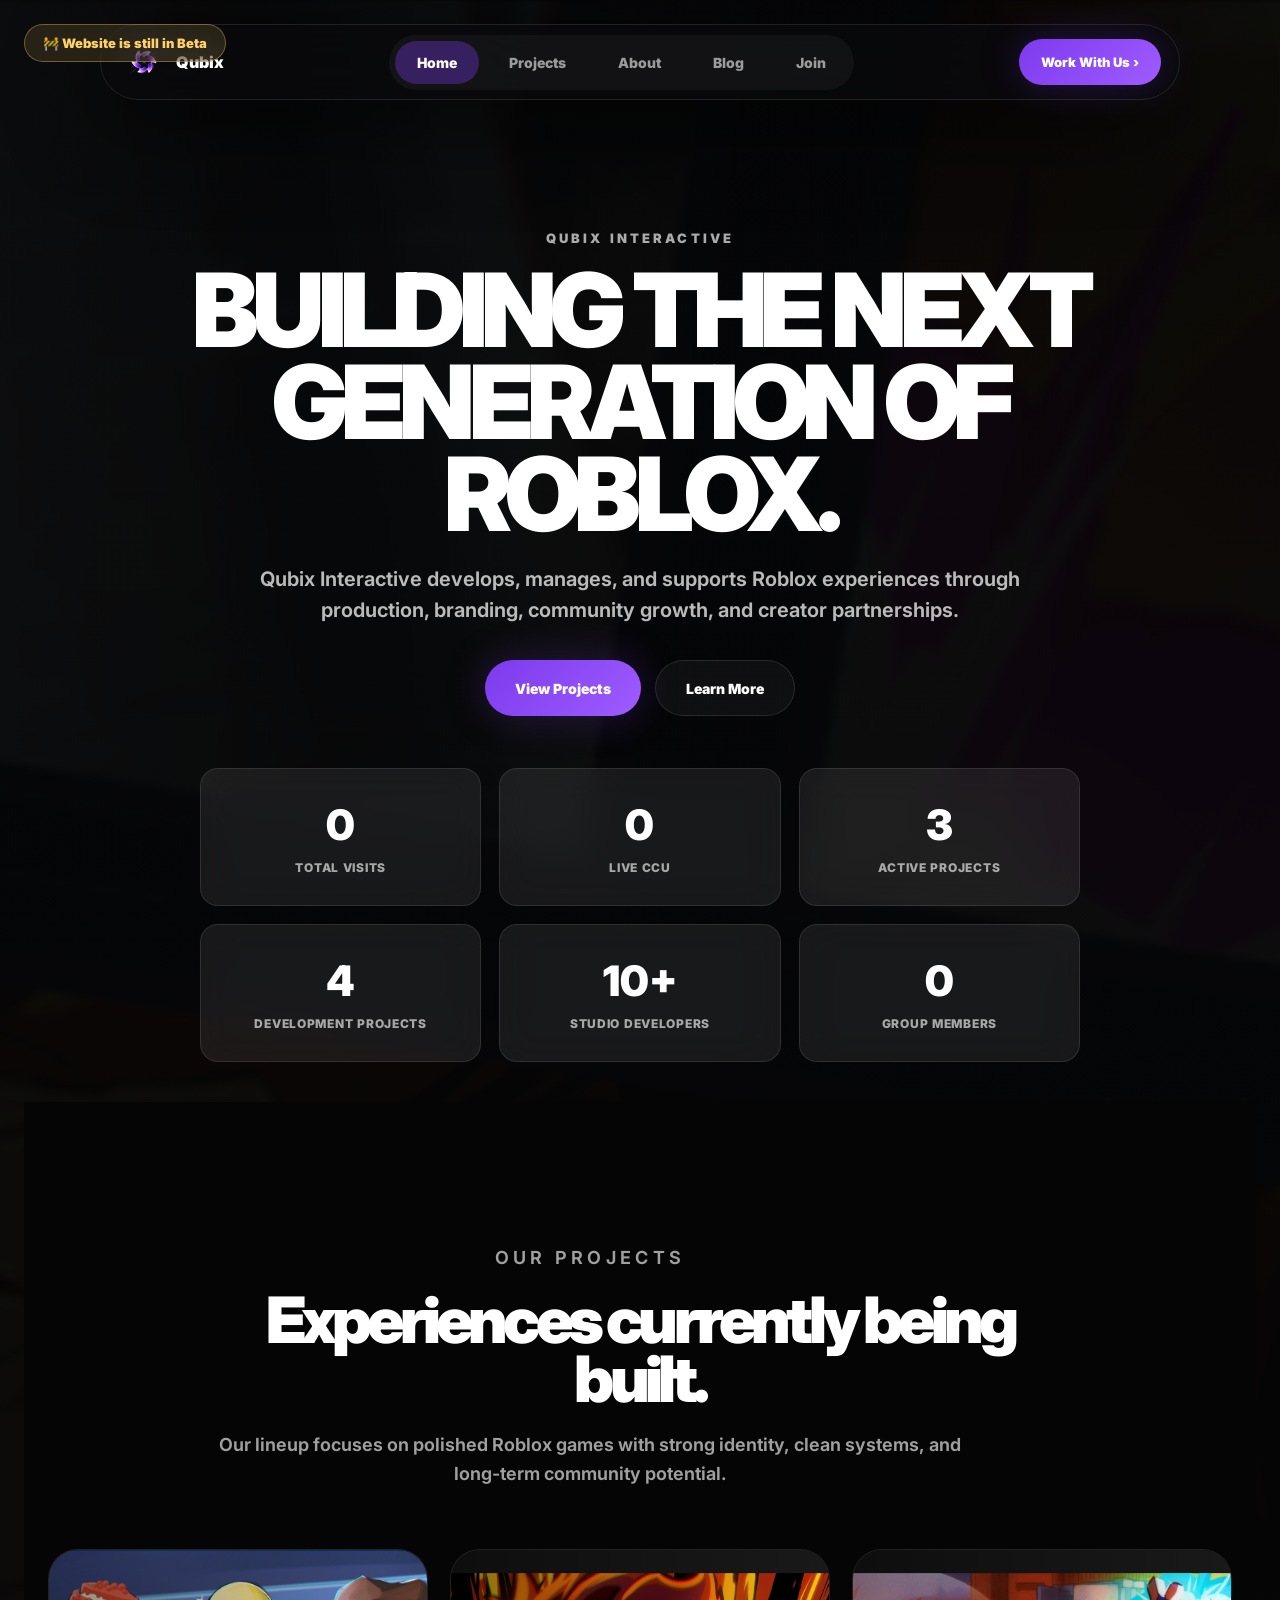
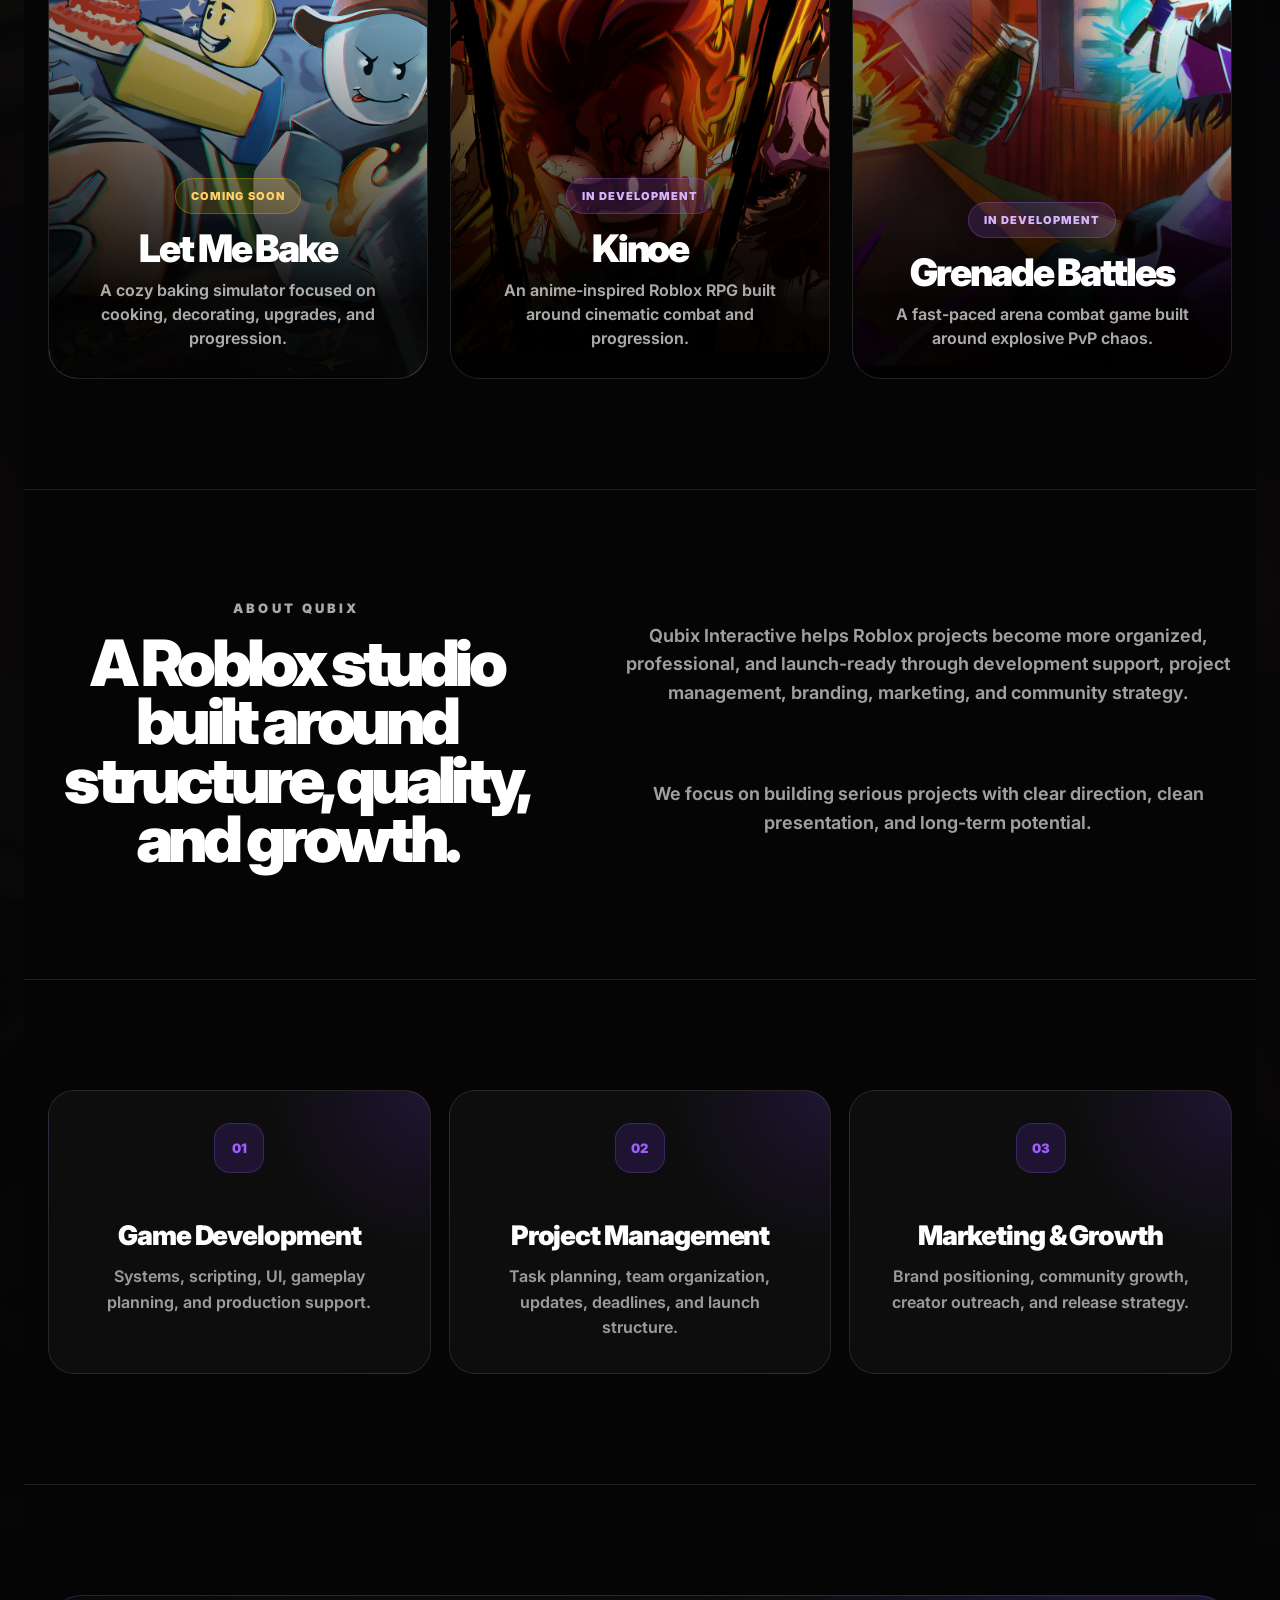
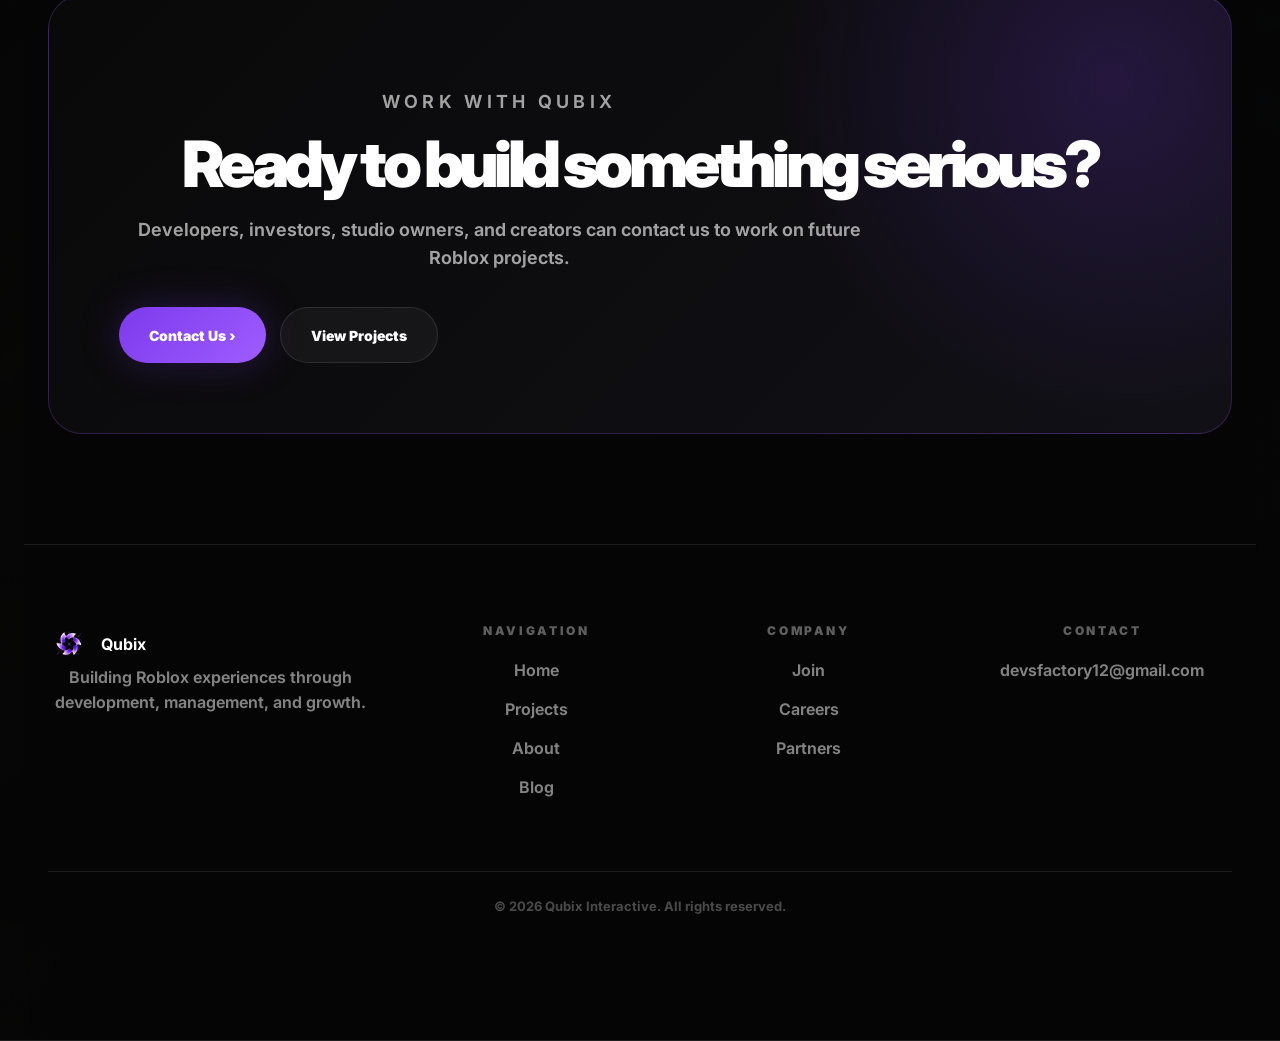
==== commit def012c0: "Join Update" ====
--- a/index.html
+++ b/index.html
@@ -14,7 +14,7 @@
 
 <body>
 
-  <div class="dev-pill">🚧 Website In Development</div>
+  <div class="dev-pill">🚧 Website is still in Beta</div>
 
   <nav class="nav">
     <a class="brand" href="/">
@@ -25,12 +25,12 @@
     <div class="nav-links">
       <a class="active" href="/">Home</a>
       <a href="/projects">Projects</a>
-      <a href="#about">About</a>
-      <a href="/blog">Blog</a>
-      <a href="#join">Join</a>
-    </div>
-
-    <a class="nav-btn" href="#join">Work With Us ›</a>
+      <a href="/about">About</a>
+      <a href="/blogs.html">Blog</a>
+      <a href="/join">Join</a>
+    </div>
+
+    <a class="nav-btn" href="/join">Work With Us ›</a>
   </nav>
 
   <header class="hero">
@@ -48,7 +48,7 @@
 
       <div class="hero-actions">
         <a class="btn primary" href="/projects">View Projects</a>
-        <a class="btn secondary" href="#about">Learn More</a>
+        <a class="btn secondary" href="/about">Learn More</a>
       </div>
 
       <div class="stats">
@@ -197,13 +197,13 @@
         <h4>Navigation</h4>
         <a href="/">Home</a>
         <a href="/projects">Projects</a>
-        <a href="#about">About</a>
-        <a href="#blog">Blog</a>
+        <a href="/about.html ">About</a>
+        <a href="/blogs.html">Blog</a>
       </div>
 
       <div>
         <h4>Company</h4>
-        <a href="#join">Join</a>
+        <a href="/join.html">Join</a>
         <a href="#">Careers</a>
         <a href="#">Partners</a>
       </div>
--- a/style.css
+++ b/style.css
@@ -658,3 +658,108 @@
   line-height: 1.6;
   font-weight: 650;
 }
+.join-roles {
+  padding: 40px 0 110px;
+}
+
+.join-role-grid {
+  display: grid;
+  grid-template-columns: repeat(3, 1fr);
+  gap: 22px;
+}
+
+.join-role-card {
+  position: relative;
+  min-height: 330px;
+  padding: 34px;
+  border-radius: 30px;
+  overflow: hidden;
+  border: 1px solid rgba(255,255,255,.1);
+  background: #0b0b0d;
+  display: flex;
+  flex-direction: column;
+  justify-content: flex-end;
+  transition: .3s ease;
+}
+
+.join-role-card::before {
+  content: "";
+  position: absolute;
+  inset: 0;
+  background-image: var(--bg);
+  background-size: cover;
+  background-position: center;
+  opacity: .28;
+  filter: brightness(.6) saturate(1.1);
+  transition: .35s ease;
+}
+
+.join-role-card::after {
+  content: "";
+  position: absolute;
+  inset: 0;
+  background:
+    linear-gradient(180deg, rgba(0,0,0,.1), rgba(0,0,0,.9)),
+    radial-gradient(circle at top right, rgba(124,58,237,.28), transparent 38%);
+}
+
+.join-role-card:hover {
+  transform: translateY(-7px);
+  border-color: rgba(168,85,247,.45);
+  box-shadow: 0 30px 90px rgba(124,58,237,.18);
+}
+
+.join-role-card:hover::before {
+  opacity: .4;
+  transform: scale(1.06);
+}
+
+.join-role-card span,
+.join-role-card h3,
+.join-role-card p,
+.join-role-card a {
+  position: relative;
+  z-index: 2;
+}
+
+.join-role-card span {
+  width: 54px;
+  height: 54px;
+  border-radius: 16px;
+  background: rgba(124,58,237,.28);
+  border: 1px solid rgba(168,85,247,.38);
+  display: grid;
+  place-items: center;
+  color: #b884ff;
+  font-weight: 950;
+  margin-bottom: auto;
+}
+
+.join-role-card h3 {
+  font-size: 34px;
+  line-height: 1;
+  letter-spacing: -.04em;
+  margin-bottom: 14px;
+}
+
+.join-role-card p {
+  color: rgba(255,255,255,.68);
+  font-size: 16px;
+  line-height: 1.55;
+  font-weight: 700;
+}
+
+.join-role-card a {
+  margin-top: 22px;
+  color: #fff;
+  font-size: 13px;
+  font-weight: 950;
+  letter-spacing: .08em;
+  text-transform: uppercase;
+}
+
+@media (max-width: 1000px) {
+  .join-role-grid {
+    grid-template-columns: 1fr;
+  }
+}
